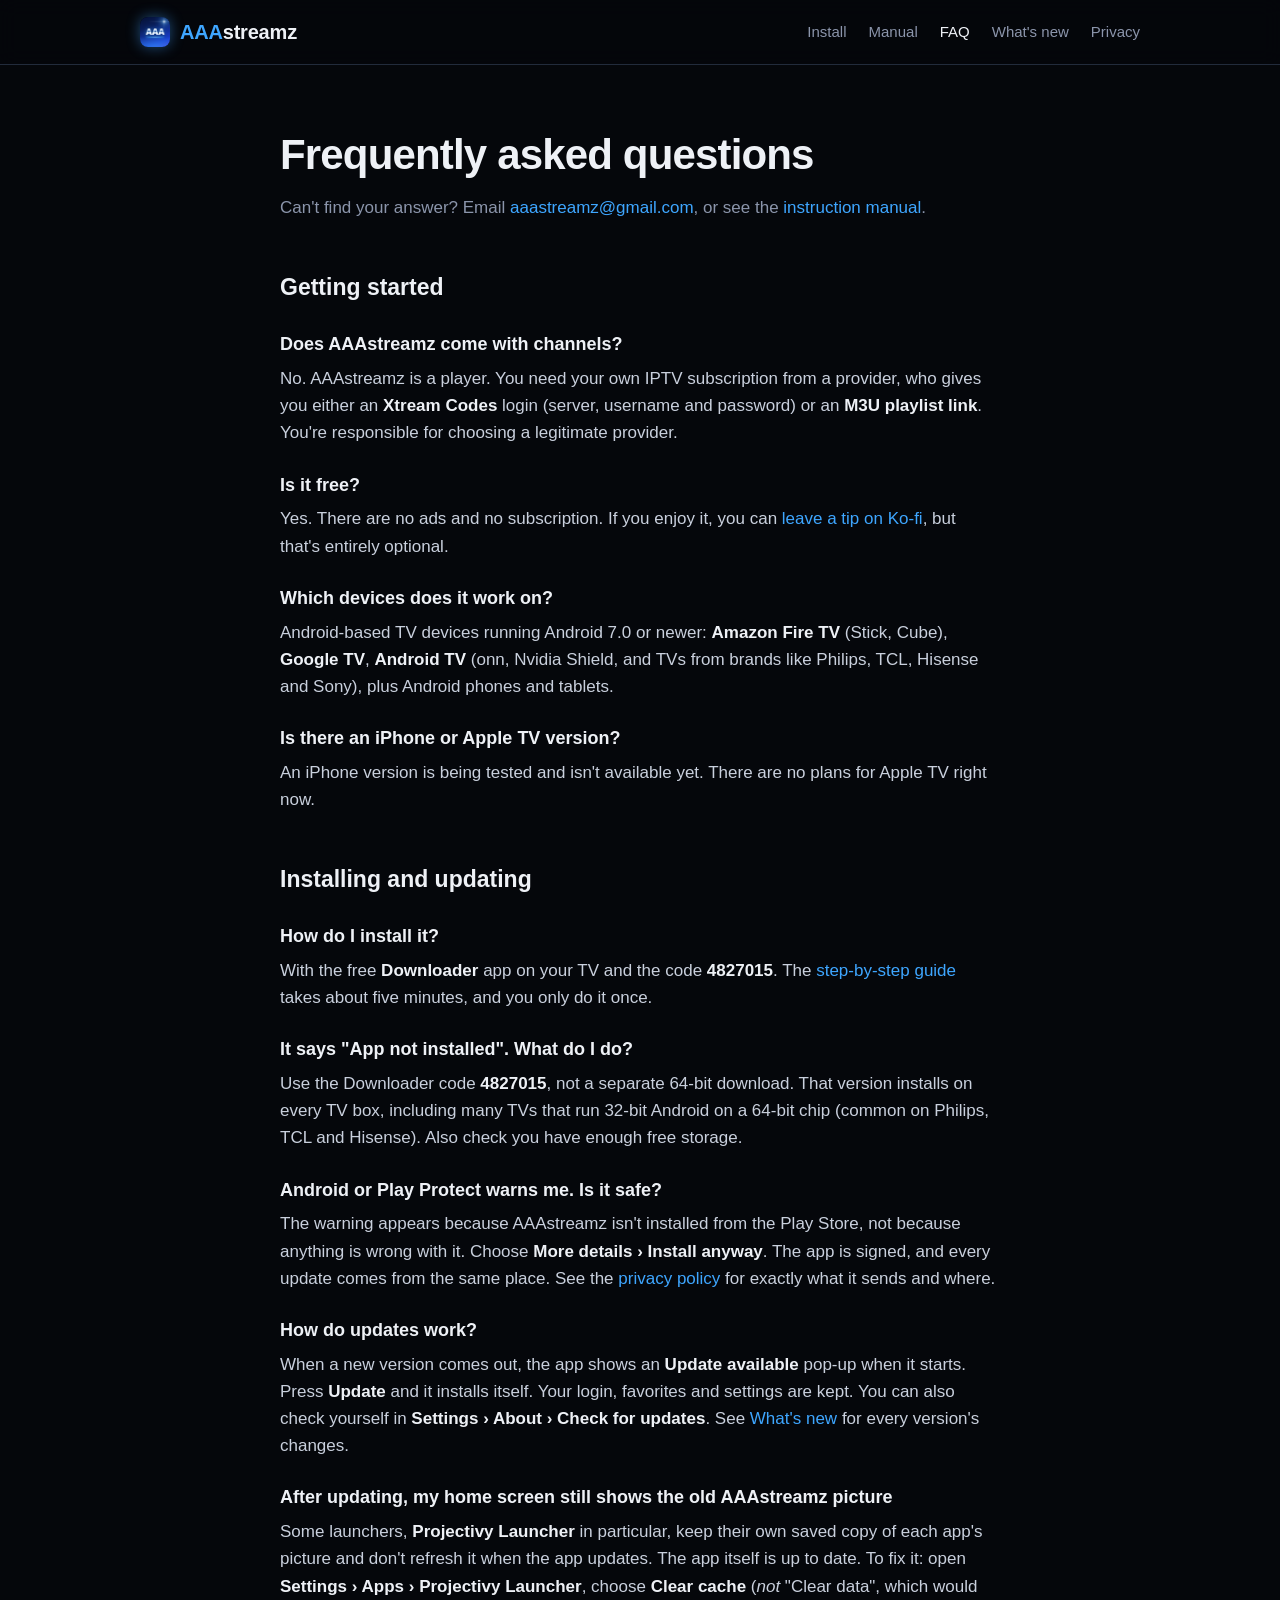
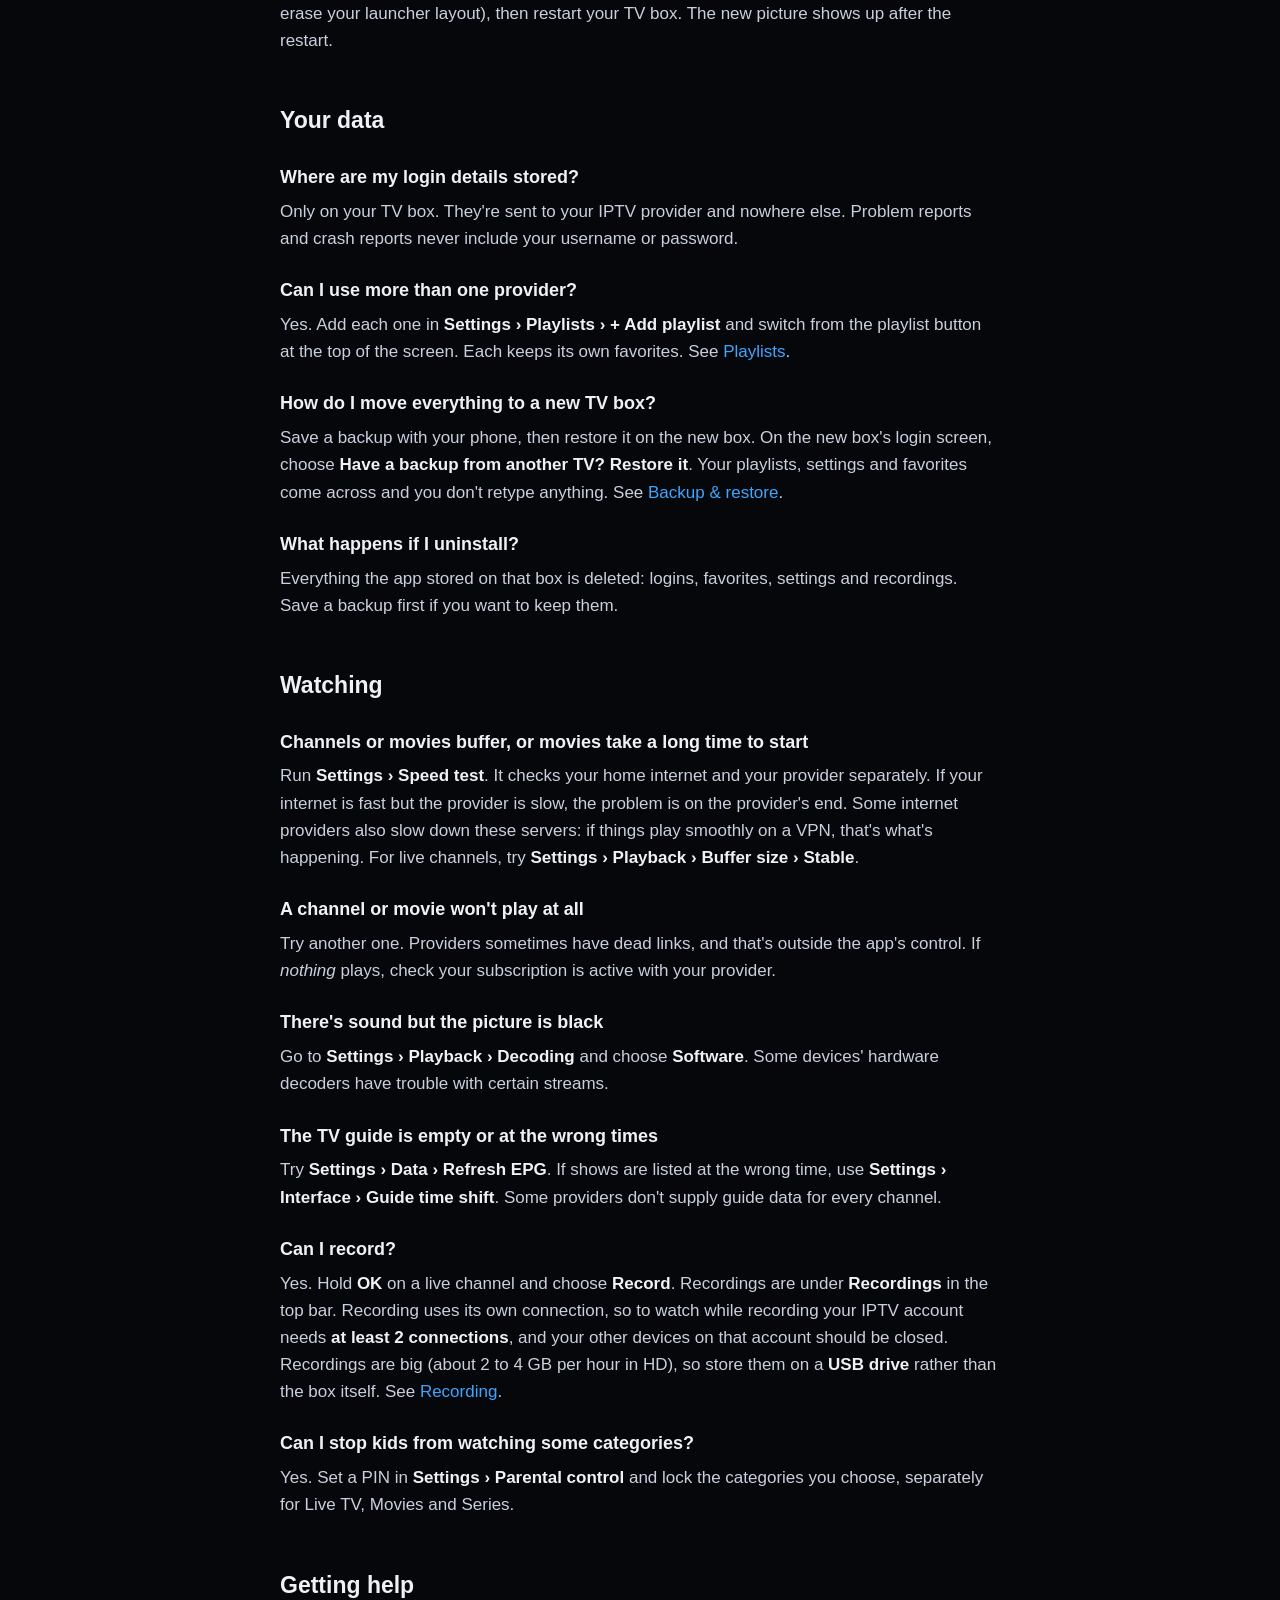
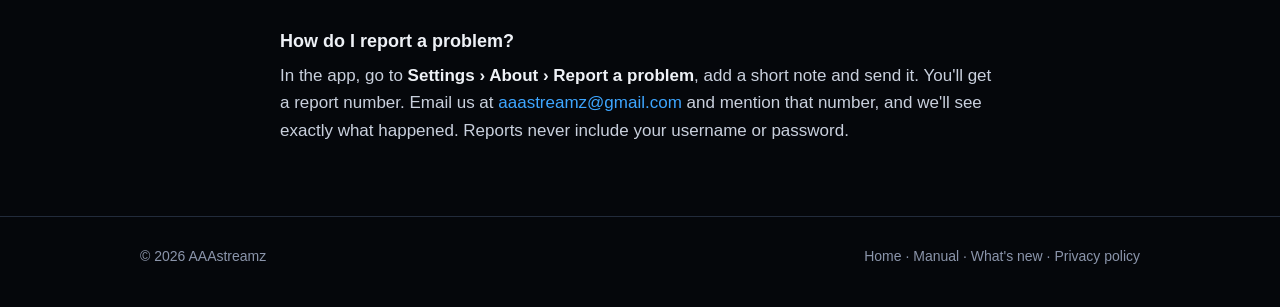
==== faq.html @ 72ba8770 "Recording: connections + storage notes (faq.html)" ====
<!DOCTYPE html>
<html lang="en">
<head>
  <meta charset="utf-8">
  <meta name="viewport" content="width=device-width, initial-scale=1">
  <title>AAAstreamz FAQ</title>
  <meta name="description" content="Common questions about AAAstreamz: what you need, which devices it runs on, installing, updates, playlists, backups and fixing buffering.">
  <link rel="icon" type="image/png" sizes="32x32" href="img/favicon-32.png">
  <link rel="icon" type="image/png" sizes="192x192" href="img/icon-192.png">
  <link rel="apple-touch-icon" href="img/apple-touch-icon.png">
  <meta name="theme-color" content="#0a1f5c">
  <meta property="og:type" content="website">
  <meta property="og:site_name" content="AAAstreamz">
  <meta property="og:title" content="AAAstreamz FAQ">
  <meta property="og:description" content="Common questions about AAAstreamz: what you need, which devices it runs on, installing, updates, playlists, backups and fixing buffering.">
  <meta property="og:url" content="https://aaastreamz.lol/faq.html">
  <meta property="og:image" content="https://aaastreamz.lol/img/og-image.jpg">
  <meta property="og:image:width" content="1200">
  <meta property="og:image:height" content="630">
  <meta name="twitter:card" content="summary_large_image">
  <meta name="twitter:image" content="https://aaastreamz.lol/img/og-image.jpg">
  <link rel="stylesheet" href="style.css?v=20260926a">
</head>
<body>
  <header class="site-header">
    <div class="wrap">
      <a class="brand" href="index.html"><img class="logo" src="img/icon-64.png" width="30" height="30" alt=""><span><span class="aaa">AAA</span>streamz</span></a>
      <nav class="nav">
        <a href="index.html#install">Install</a>
        <a href="guide.html">Manual</a>
        <a href="faq.html" aria-current="page">FAQ</a>
        <a href="releases.html">What's new</a>
        <a href="privacy.html">Privacy</a>
      </nav>
    </div>
  </header>

  <main class="doc">
    <div class="wrap">
      <h1>Frequently asked questions</h1>
      <p class="meta">Can't find your answer? Email <a href="mailto:aaastreamz@gmail.com">aaastreamz@gmail.com</a>, or see the <a href="guide.html">instruction manual</a>.</p>

      <h2>Getting started</h2>

      <h3>Does AAAstreamz come with channels?</h3>
      <p>No. AAAstreamz is a player. You need your own IPTV subscription from a provider, who gives you either an <strong>Xtream Codes</strong> login (server, username and password) or an <strong>M3U playlist link</strong>. You're responsible for choosing a legitimate provider.</p>

      <h3>Is it free?</h3>
      <p>Yes. There are no ads and no subscription. If you enjoy it, you can <a href="index.html#tip">leave a tip on Ko-fi</a>, but that's entirely optional.</p>

      <h3>Which devices does it work on?</h3>
      <p>Android-based TV devices running Android 7.0 or newer: <strong>Amazon Fire TV</strong> (Stick, Cube), <strong>Google TV</strong>, <strong>Android TV</strong> (onn, Nvidia Shield, and TVs from brands like Philips, TCL, Hisense and Sony), plus Android phones and tablets.</p>

      <h3>Is there an iPhone or Apple TV version?</h3>
      <p>An iPhone version is being tested and isn't available yet. There are no plans for Apple TV right now.</p>

      <h2>Installing and updating</h2>

      <h3>How do I install it?</h3>
      <p>With the free <strong>Downloader</strong> app on your TV and the code <strong>4827015</strong>. The <a href="index.html#install">step-by-step guide</a> takes about five minutes, and you only do it once.</p>

      <h3>It says "App not installed". What do I do?</h3>
      <p>Use the Downloader code <strong>4827015</strong>, not a separate 64-bit download. That version installs on every TV box, including many TVs that run 32-bit Android on a 64-bit chip (common on Philips, TCL and Hisense). Also check you have enough free storage.</p>

      <h3>Android or Play Protect warns me. Is it safe?</h3>
      <p>The warning appears because AAAstreamz isn't installed from the Play Store, not because anything is wrong with it. Choose <strong>More details › Install anyway</strong>. The app is signed, and every update comes from the same place. See the <a href="privacy.html">privacy policy</a> for exactly what it sends and where.</p>

      <h3>How do updates work?</h3>
      <p>When a new version comes out, the app shows an <strong>Update available</strong> pop-up when it starts. Press <strong>Update</strong> and it installs itself. Your login, favorites and settings are kept. You can also check yourself in <strong>Settings › About › Check for updates</strong>. See <a href="releases.html">What's new</a> for every version's changes.</p>

      <h3>After updating, my home screen still shows the old AAAstreamz picture</h3>
      <p>Some launchers, <strong>Projectivy Launcher</strong> in particular, keep their own saved copy of each app's picture and don't refresh it when the app updates. The app itself is up to date. To fix it: open <strong>Settings › Apps › Projectivy Launcher</strong>, choose <strong>Clear cache</strong> (<em>not</em> "Clear data", which would erase your launcher layout), then restart your TV box. The new picture shows up after the restart.</p>

      <h2>Your data</h2>

      <h3>Where are my login details stored?</h3>
      <p>Only on your TV box. They're sent to your IPTV provider and nowhere else. Problem reports and crash reports never include your username or password.</p>

      <h3>Can I use more than one provider?</h3>
      <p>Yes. Add each one in <strong>Settings › Playlists › + Add playlist</strong> and switch from the playlist button at the top of the screen. Each keeps its own favorites. See <a href="guide.html#playlists">Playlists</a>.</p>

      <h3>How do I move everything to a new TV box?</h3>
      <p>Save a backup with your phone, then restore it on the new box. On the new box's login screen, choose <strong>Have a backup from another TV? Restore it</strong>. Your playlists, settings and favorites come across and you don't retype anything. See <a href="guide.html#backup">Backup &amp; restore</a>.</p>

      <h3>What happens if I uninstall?</h3>
      <p>Everything the app stored on that box is deleted: logins, favorites, settings and recordings. Save a backup first if you want to keep them.</p>

      <h2>Watching</h2>

      <h3>Channels or movies buffer, or movies take a long time to start</h3>
      <p>Run <strong>Settings › Speed test</strong>. It checks your home internet and your provider separately. If your internet is fast but the provider is slow, the problem is on the provider's end. Some internet providers also slow down these servers: if things play smoothly on a VPN, that's what's happening. For live channels, try <strong>Settings › Playback › Buffer size › Stable</strong>.</p>

      <h3>A channel or movie won't play at all</h3>
      <p>Try another one. Providers sometimes have dead links, and that's outside the app's control. If <em>nothing</em> plays, check your subscription is active with your provider.</p>

      <h3>There's sound but the picture is black</h3>
      <p>Go to <strong>Settings › Playback › Decoding</strong> and choose <strong>Software</strong>. Some devices' hardware decoders have trouble with certain streams.</p>

      <h3>The TV guide is empty or at the wrong times</h3>
      <p>Try <strong>Settings › Data › Refresh EPG</strong>. If shows are listed at the wrong time, use <strong>Settings › Interface › Guide time shift</strong>. Some providers don't supply guide data for every channel.</p>

      <h3>Can I record?</h3>
      <p>Yes. Hold <strong>OK</strong> on a live channel and choose <strong>Record</strong>. Recordings are under <strong>Recordings</strong> in the top bar. Recording uses its own connection, so to watch while recording your IPTV account needs <strong>at least 2 connections</strong>, and your other devices on that account should be closed. Recordings are big (about 2 to 4 GB per hour in HD), so store them on a <strong>USB drive</strong> rather than the box itself. See <a href="guide.html#record">Recording</a>.</p>

      <h3>Can I stop kids from watching some categories?</h3>
      <p>Yes. Set a PIN in <strong>Settings › Parental control</strong> and lock the categories you choose, separately for Live TV, Movies and Series.</p>

      <h2>Getting help</h2>

      <h3>How do I report a problem?</h3>
      <p>In the app, go to <strong>Settings › About › Report a problem</strong>, add a short note and send it. You'll get a report number. Email us at <a href="mailto:aaastreamz@gmail.com">aaastreamz@gmail.com</a> and mention that number, and we'll see exactly what happened. Reports never include your username or password.</p>
    </div>
  </main>

  <footer class="site-footer">
    <div class="wrap">
      <span>© 2026 AAAstreamz</span>
      <span><a href="index.html">Home</a> · <a href="guide.html">Manual</a> · <a href="releases.html">What's new</a> · <a href="privacy.html">Privacy policy</a></span>
    </div>
  </footer>
</body>
</html>
---- style.css ----
/* AAAstreamz site — same palette as the app (www/index.html :root). */
:root {
  --bg: #05070b;
  --surface: #0e131c;
  --surface-raised: #171f2d;
  --border: #222b3b;
  --text: #eef1f6;
  --text-dim: #8b95ab;
  --accent: #3ea6ff;
  --accent-dim: #204163;
  --warn: #ffb74d;
  --sans: 'Inter', -apple-system, BlinkMacSystemFont, 'Segoe UI', Roboto, sans-serif;
  --mono: 'JetBrains Mono', 'Roboto Mono', Consolas, monospace;
  --radius: 14px;
  --wrap: 1040px;
}

* { box-sizing: border-box; margin: 0; padding: 0; }
html { scroll-behavior: smooth; }
body {
  background: var(--bg);
  color: var(--text);
  font-family: var(--sans);
  font-size: 17px;
  line-height: 1.6;
  -webkit-font-smoothing: antialiased;
}
a { color: var(--accent); text-decoration: none; }
a:hover { text-decoration: underline; }
img { max-width: 100%; display: block; }
code, kbd {
  font-family: var(--mono);
  font-size: 0.9em;
  background: var(--surface-raised);
  border: 1px solid var(--border);
  border-radius: 6px;
  padding: 1px 6px;
  word-break: break-all;
}

.wrap { max-width: var(--wrap); margin: 0 auto; padding: 0 20px; }

/* ---- Header ---- */
.site-header {
  position: sticky; top: 0; z-index: 10;
  background: rgba(5, 7, 11, 0.85);
  backdrop-filter: blur(10px);
  border-bottom: 1px solid var(--border);
}
.site-header .wrap { display: flex; align-items: center; justify-content: space-between; height: 64px; gap: 16px; }
.brand { display: flex; align-items: center; gap: 10px; font-weight: 800; font-size: 20px; color: var(--text); letter-spacing: -0.01em; }
.brand:hover { text-decoration: none; }
.brand .dot { width: 10px; height: 10px; border-radius: 50%; background: var(--accent); box-shadow: 0 0 12px var(--accent); }
.brand .logo { width: 30px; height: 30px; border-radius: 8px; box-shadow: 0 0 14px rgba(62, 166, 255, 0.45); }
/* The TV home-screen banner, shown over the home page headline. */
.hero-logo { display: block; width: 300px; max-width: 70%; height: auto; margin: 0 auto 26px; border-radius: 16px;
  box-shadow: 0 18px 50px rgba(0, 0, 0, 0.55), 0 0 40px rgba(62, 166, 255, 0.35); }
.brand .aaa { color: var(--accent); }
.nav { display: flex; gap: 22px; font-size: 15px; }
.nav a { color: var(--text-dim); }
.nav a:hover, .nav a[aria-current="page"] { color: var(--text); text-decoration: none; }

/* ---- Hero ---- */
.hero { padding: 88px 0 64px; text-align: center; }
.hero h1 { font-size: clamp(34px, 6vw, 56px); line-height: 1.1; letter-spacing: -0.02em; font-weight: 800; }
.hero h1 .accent { color: var(--accent); }
.hero p.lead { color: var(--text-dim); font-size: clamp(17px, 2.2vw, 20px); max-width: 640px; margin: 18px auto 0; }
.cta { display: flex; gap: 12px; justify-content: center; flex-wrap: wrap; margin-top: 32px; }
.btn {
  display: inline-flex; align-items: center; gap: 8px;
  padding: 13px 22px; border-radius: 10px; font-weight: 700; font-size: 16px;
  border: 1px solid var(--border); background: var(--surface-raised); color: var(--text);
}
.btn:hover { text-decoration: none; border-color: var(--accent-dim); }
.btn.primary { background: var(--accent); border-color: var(--accent); color: #041018; }
.btn.primary:hover { filter: brightness(1.08); }
.devices { margin-top: 22px; color: var(--text-dim); font-size: 14px; }

.hero-shot { margin: 44px auto 0; max-width: 960px; }
.hero-shot img, .shots img {
  width: 100%; height: auto; border-radius: var(--radius);
  border: 1px solid var(--border); background: var(--surface);
}
.hero-shot img { box-shadow: 0 24px 70px rgba(0, 0, 0, 0.6), 0 0 0 1px var(--accent-dim); }

/* ---- Screenshots ---- */
.shots { display: grid; grid-template-columns: repeat(auto-fit, minmax(min(300px, 100%), 1fr)); gap: 20px; }
.shots figure { margin: 0; }
.shots a { display: block; border-radius: var(--radius); }
.shots a:hover img, .shots a:focus-visible img { border-color: var(--accent); }
.shots figcaption { color: var(--text-dim); font-size: 14.5px; margin-top: 8px; }

/* ---- Screenshot viewer (click a screenshot; ‹ › / arrow keys / swipe to change, Esc to close) ---- */
.lightbox { position: fixed; inset: 0; z-index: 100; display: flex; align-items: center; justify-content: center;
  background: rgba(2, 6, 23, 0.94); padding: 56px 72px; }
.lightbox[hidden] { display: none; }
.lightbox figure { margin: 0; max-width: 1280px; width: 100%; text-align: center; }
.lightbox img { width: 100%; height: auto; max-height: calc(100vh - 150px); object-fit: contain; border-radius: 10px;
  box-shadow: 0 20px 60px rgba(0, 0, 0, 0.6), 0 0 0 1px var(--accent-dim); }
.lightbox figcaption { color: var(--text); font-size: 16px; margin-top: 12px; }
.lightbox .lb-count { color: var(--text-dim); font-size: 13px; margin-top: 4px; }
.lightbox button { position: absolute; background: rgba(62, 166, 255, 0.14); color: #fff; border: 1px solid var(--accent-dim);
  border-radius: 50%; width: 52px; height: 52px; font-size: 30px; line-height: 1; cursor: pointer; display: flex; align-items: center; justify-content: center; }
.lightbox button:hover, .lightbox button:focus-visible { background: var(--accent); color: #041018; outline: none; }
.lightbox .lb-prev { left: 14px; top: 50%; transform: translateY(-50%); }
.lightbox .lb-next { right: 14px; top: 50%; transform: translateY(-50%); }
.lightbox .lb-close { right: 14px; top: 14px; width: 44px; height: 44px; font-size: 22px; }
@media (max-width: 640px) {
  .lightbox { padding: 56px 10px 80px; }
  .lightbox .lb-prev, .lightbox .lb-next { top: auto; bottom: 18px; transform: none; }
  .lightbox .lb-prev { left: calc(50% - 64px); }
  .lightbox .lb-next { right: calc(50% - 64px); }
}

/* ---- Sections ---- */
section { padding: 56px 0; border-top: 1px solid var(--border); }
section h2 { font-size: clamp(26px, 3.6vw, 34px); letter-spacing: -0.01em; margin-bottom: 8px; }
section .sub { color: var(--text-dim); margin-bottom: 28px; max-width: 680px; }

.grid { display: grid; grid-template-columns: repeat(auto-fit, minmax(240px, 1fr)); gap: 16px; }
.card {
  background: var(--surface); border: 1px solid var(--border); border-radius: var(--radius);
  padding: 22px;
}
.card h3 { font-size: 18px; margin-bottom: 6px; }
.card p { color: var(--text-dim); font-size: 15.5px; }
.card .icon { font-size: 24px; margin-bottom: 10px; }

/* ---- Install steps ---- */
.steps { counter-reset: step; display: grid; gap: 14px; }
.step {
  counter-increment: step;
  display: grid; grid-template-columns: 44px 1fr; gap: 16px; align-items: start;
  background: var(--surface); border: 1px solid var(--border); border-radius: var(--radius); padding: 20px;
}
.step::before {
  content: counter(step);
  width: 44px; height: 44px; border-radius: 50%;
  display: grid; place-items: center;
  background: var(--accent-dim); color: var(--accent); font-weight: 800; font-size: 18px;
}
.step h3 { font-size: 17.5px; margin-bottom: 4px; }
.step p, .step li { color: var(--text-dim); font-size: 15.5px; }
.step ul { margin: 6px 0 0 18px; }
.step .big-code {
  display: inline-block; margin-top: 8px; font-family: var(--mono); font-size: 20px; font-weight: 700;
  color: var(--text); background: var(--surface-raised); border: 1px dashed var(--accent-dim);
  border-radius: 10px; padding: 8px 14px; word-break: break-all;
}

.note {
  background: var(--surface); border: 1px solid var(--border); border-left: 3px solid var(--accent);
  border-radius: 10px; padding: 14px 18px; color: var(--text-dim); font-size: 15px; margin-top: 18px;
}
.note.warn { border-left-color: var(--warn); }

/* ---- Tip (Ko-fi) ---- */
.tip-card {
  display: flex; align-items: center; justify-content: space-between; gap: 24px; flex-wrap: wrap;
  background: linear-gradient(135deg, var(--surface) 0%, #10202f 100%);
  border: 1px solid var(--accent-dim); border-radius: var(--radius); padding: 28px;
}
.tip-card .sub { margin-bottom: 0; }
.btn.kofi { background: #ff5e5b; border-color: #ff5e5b; color: #fff; font-size: 17px; padding: 14px 26px; }
.btn.kofi:hover { filter: brightness(1.08); }

/* ---- Tables ---- */
table { width: 100%; border-collapse: collapse; font-size: 15.5px; }
th, td { text-align: left; padding: 12px 14px; border-bottom: 1px solid var(--border); vertical-align: top; }
th { color: var(--text-dim); font-weight: 600; font-size: 14px; }
.table-wrap { overflow-x: auto; border: 1px solid var(--border); border-radius: var(--radius); background: var(--surface); }

/* ---- Long-form pages (guide, privacy) ---- */
.doc { padding: 56px 0 72px; }
.doc .wrap { max-width: 760px; }
.doc h1 { font-size: clamp(30px, 5vw, 42px); letter-spacing: -0.02em; margin-bottom: 6px; }
.doc .meta { color: var(--text-dim); margin-bottom: 30px; }
.doc h2 { font-size: 23px; margin: 40px 0 10px; padding-top: 8px; }
.doc h3 { font-size: 18px; margin: 24px 0 6px; }
.doc p, .doc li { color: #c9d0dd; }
.doc p + p { margin-top: 10px; }
.doc ul, .doc ol { margin: 8px 0 8px 22px; }
.doc li { margin: 4px 0; }
.doc strong { color: var(--text); }
.toc { background: var(--surface); border: 1px solid var(--border); border-radius: var(--radius); padding: 16px 20px; margin-bottom: 10px; }
.toc ol { margin: 6px 0 0 20px; columns: 2; column-gap: 28px; }
.toc a { color: var(--text-dim); }
.toc a:hover { color: var(--text); }

/* ---- Release notes ---- */
.release {
  background: var(--surface); border: 1px solid var(--border); border-radius: var(--radius);
  padding: 22px 24px; margin-top: 18px;
}
.doc .release h2 { margin: 0; padding: 0; font-size: 22px; display: flex; align-items: center; gap: 10px; }
.rel-tag {
  font-size: 12px; font-weight: 700; letter-spacing: 0.04em; text-transform: uppercase;
  color: var(--accent); background: var(--accent-dim); border-radius: 999px; padding: 2px 10px;
}
.doc .rel-date { color: var(--text-dim); font-size: 14px; margin: 2px 0 10px; }
.doc .rel-early { color: var(--text-dim); font-size: 14.5px; margin-top: 22px; }

/* ---- Feature card "how to" link ---- */
.card .how { display: inline-block; margin-top: 10px; font-size: 14.5px; font-weight: 600; }

/* ---- Footer ---- */
.site-footer { border-top: 1px solid var(--border); padding: 28px 0 40px; color: var(--text-dim); font-size: 14px; }
.site-footer .wrap { display: flex; justify-content: space-between; gap: 16px; flex-wrap: wrap; }
.site-footer a { color: var(--text-dim); }
.site-footer a:hover { color: var(--text); }

@media (max-width: 640px) {
  body { font-size: 16px; }
  .nav { gap: 12px; font-size: 14px; }
  .nav a { white-space: nowrap; }
  .brand { font-size: 18px; }
  .nav a[href="#screenshots"], .nav a[href="#tip"], .nav a[href="privacy.html"] { display: none; }
  /* FAQ is in every page's footer (and the manual); in the phone nav only on the FAQ page itself. */
  .nav a[href="faq.html"]:not([aria-current]) { display: none; }
  .hero { padding: 56px 0 44px; }
  .step { grid-template-columns: 36px 1fr; gap: 12px; padding: 16px; }
  .step::before { width: 36px; height: 36px; font-size: 16px; }
  .toc ol { columns: 1; }
}
/* Smallest phones: "What's new" is still linked from every page's footer. */
@media (max-width: 370px) {
  .nav a[href="releases.html"]:not([aria-current]) { display: none; }
  .nav:has(a[href="releases.html"][aria-current]) a[href="index.html#install"] { display: none; }
}
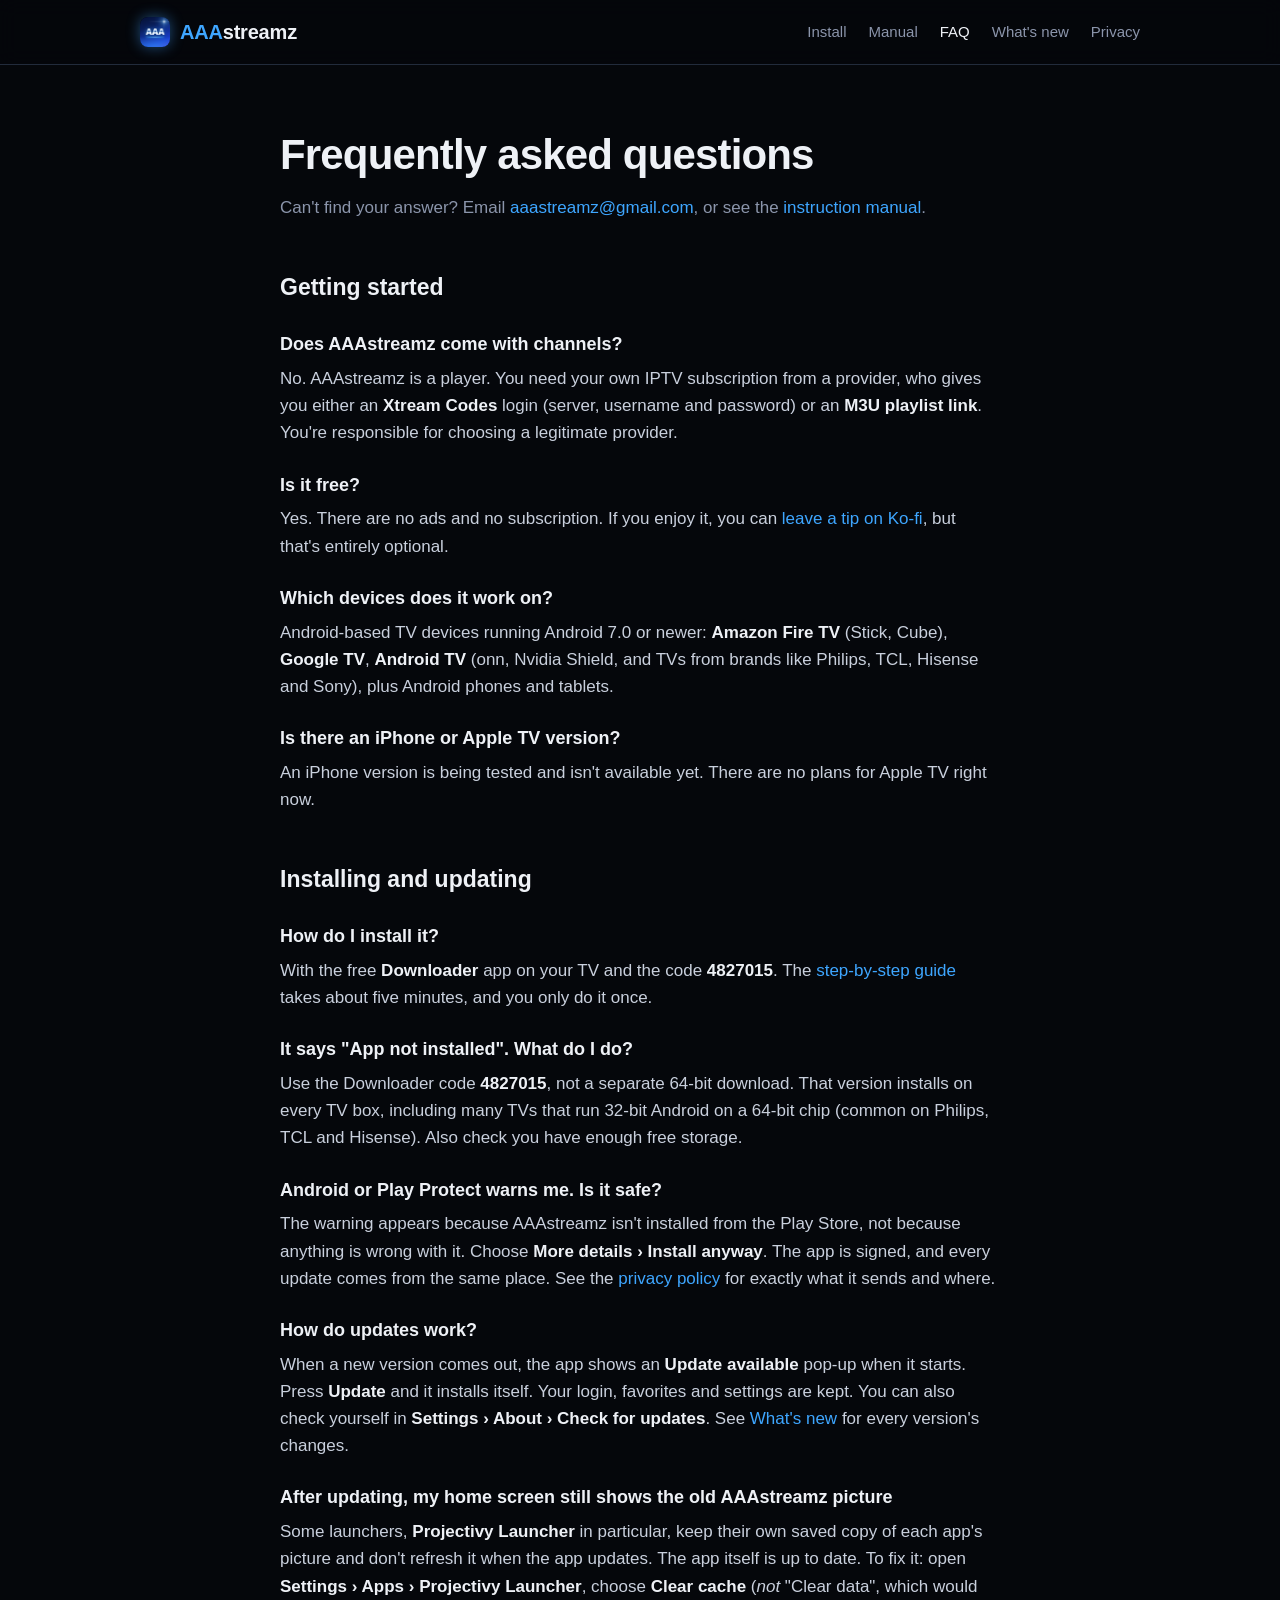
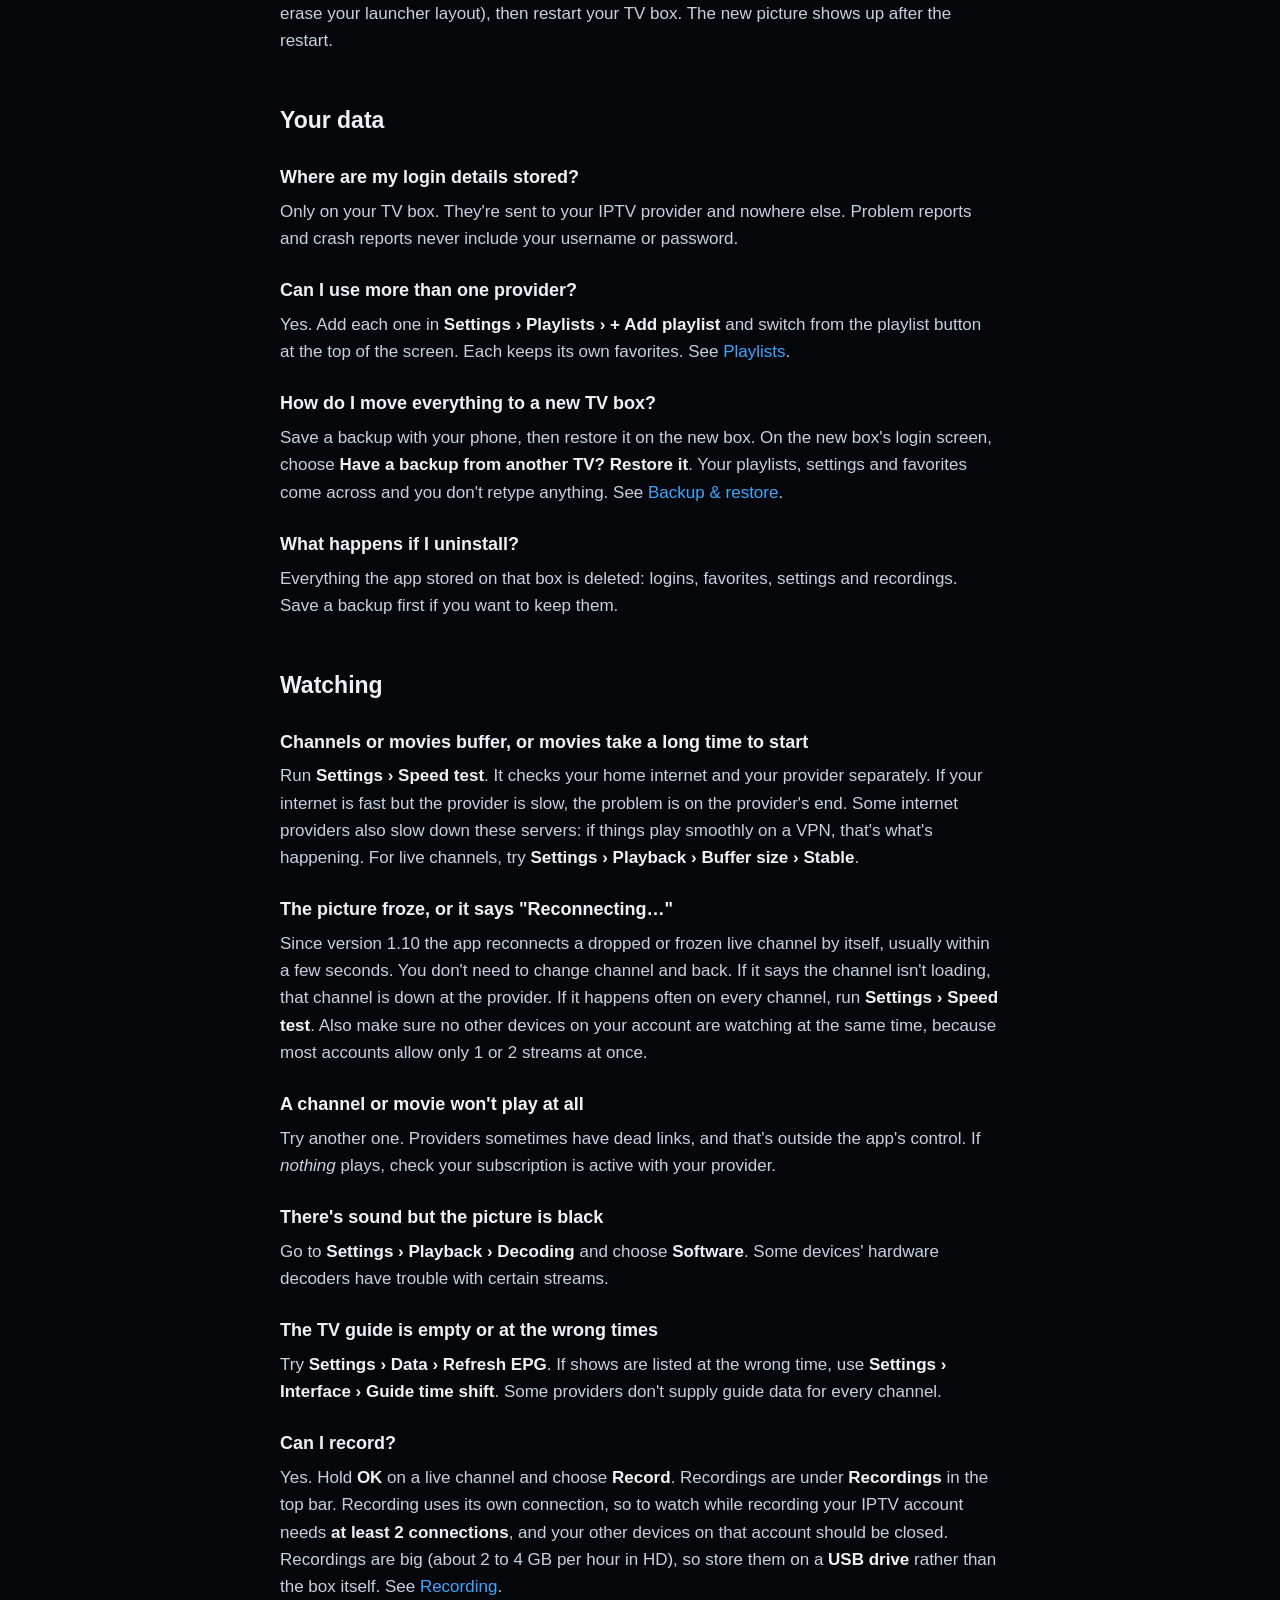
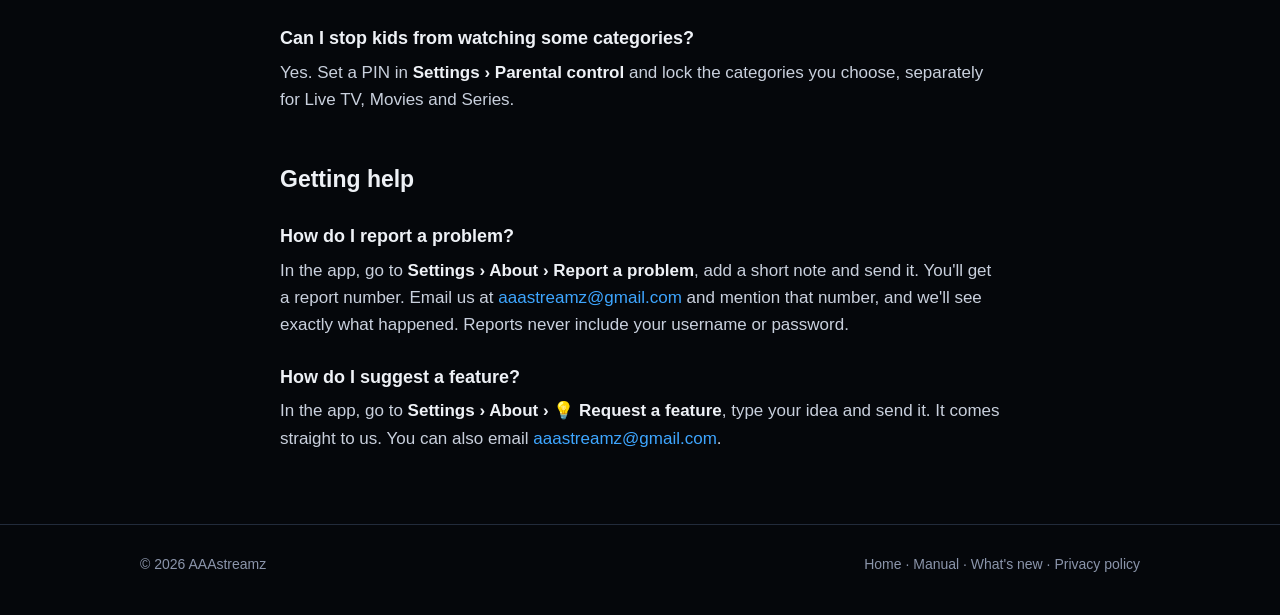
==== commit cfa5da1a: "1.10: auto-reconnect, Side layout, Request a feature (faq.html)" ====
--- a/faq.html
+++ b/faq.html
@@ -90,6 +90,9 @@
       <h3>Channels or movies buffer, or movies take a long time to start</h3>
       <p>Run <strong>Settings › Speed test</strong>. It checks your home internet and your provider separately. If your internet is fast but the provider is slow, the problem is on the provider's end. Some internet providers also slow down these servers: if things play smoothly on a VPN, that's what's happening. For live channels, try <strong>Settings › Playback › Buffer size › Stable</strong>.</p>
 
+      <h3>The picture froze, or it says "Reconnecting…"</h3>
+      <p>Since version 1.10 the app reconnects a dropped or frozen live channel by itself, usually within a few seconds. You don't need to change channel and back. If it says the channel isn't loading, that channel is down at the provider. If it happens often on every channel, run <strong>Settings › Speed test</strong>. Also make sure no other devices on your account are watching at the same time, because most accounts allow only 1 or 2 streams at once.</p>
+
       <h3>A channel or movie won't play at all</h3>
       <p>Try another one. Providers sometimes have dead links, and that's outside the app's control. If <em>nothing</em> plays, check your subscription is active with your provider.</p>
 
@@ -109,6 +112,9 @@
 
       <h3>How do I report a problem?</h3>
       <p>In the app, go to <strong>Settings › About › Report a problem</strong>, add a short note and send it. You'll get a report number. Email us at <a href="mailto:aaastreamz@gmail.com">aaastreamz@gmail.com</a> and mention that number, and we'll see exactly what happened. Reports never include your username or password.</p>
+
+      <h3>How do I suggest a feature?</h3>
+      <p>In the app, go to <strong>Settings › About › 💡 Request a feature</strong>, type your idea and send it. It comes straight to us. You can also email <a href="mailto:aaastreamz@gmail.com">aaastreamz@gmail.com</a>.</p>
     </div>
   </main>
 
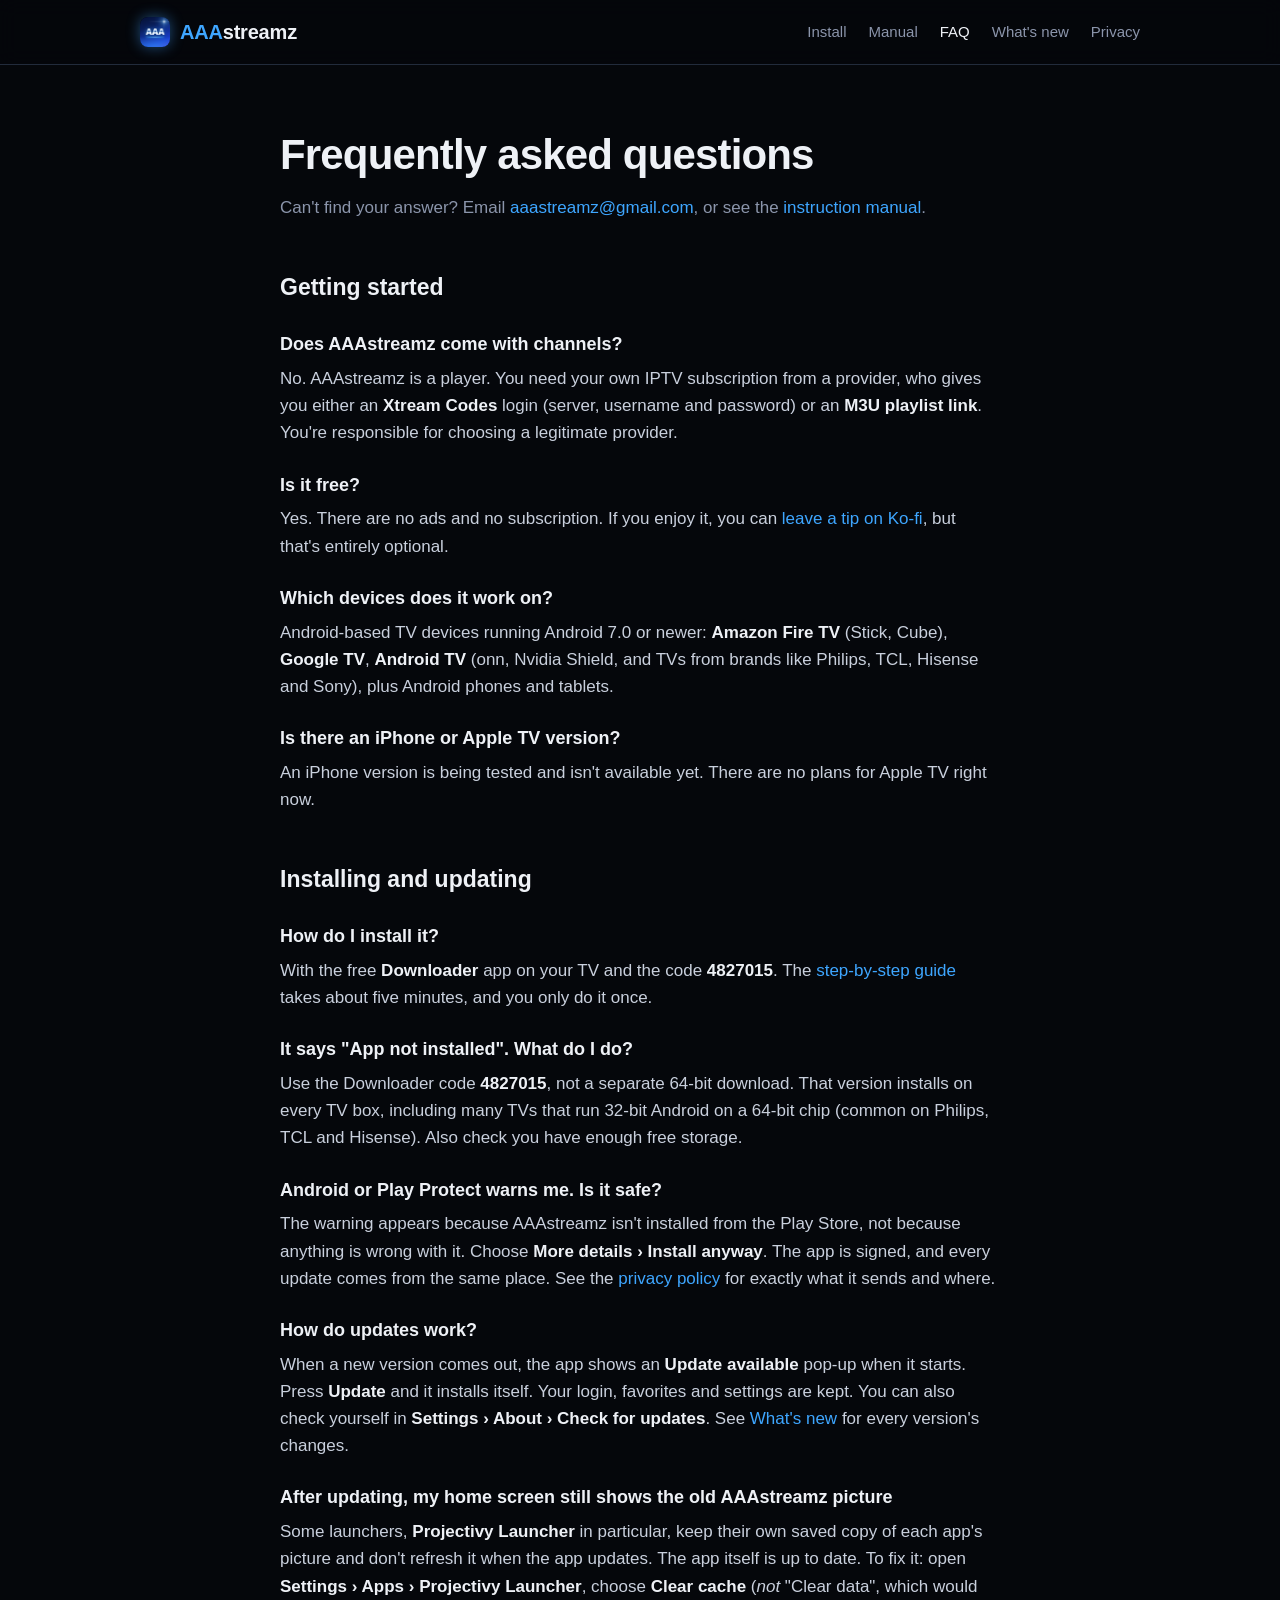
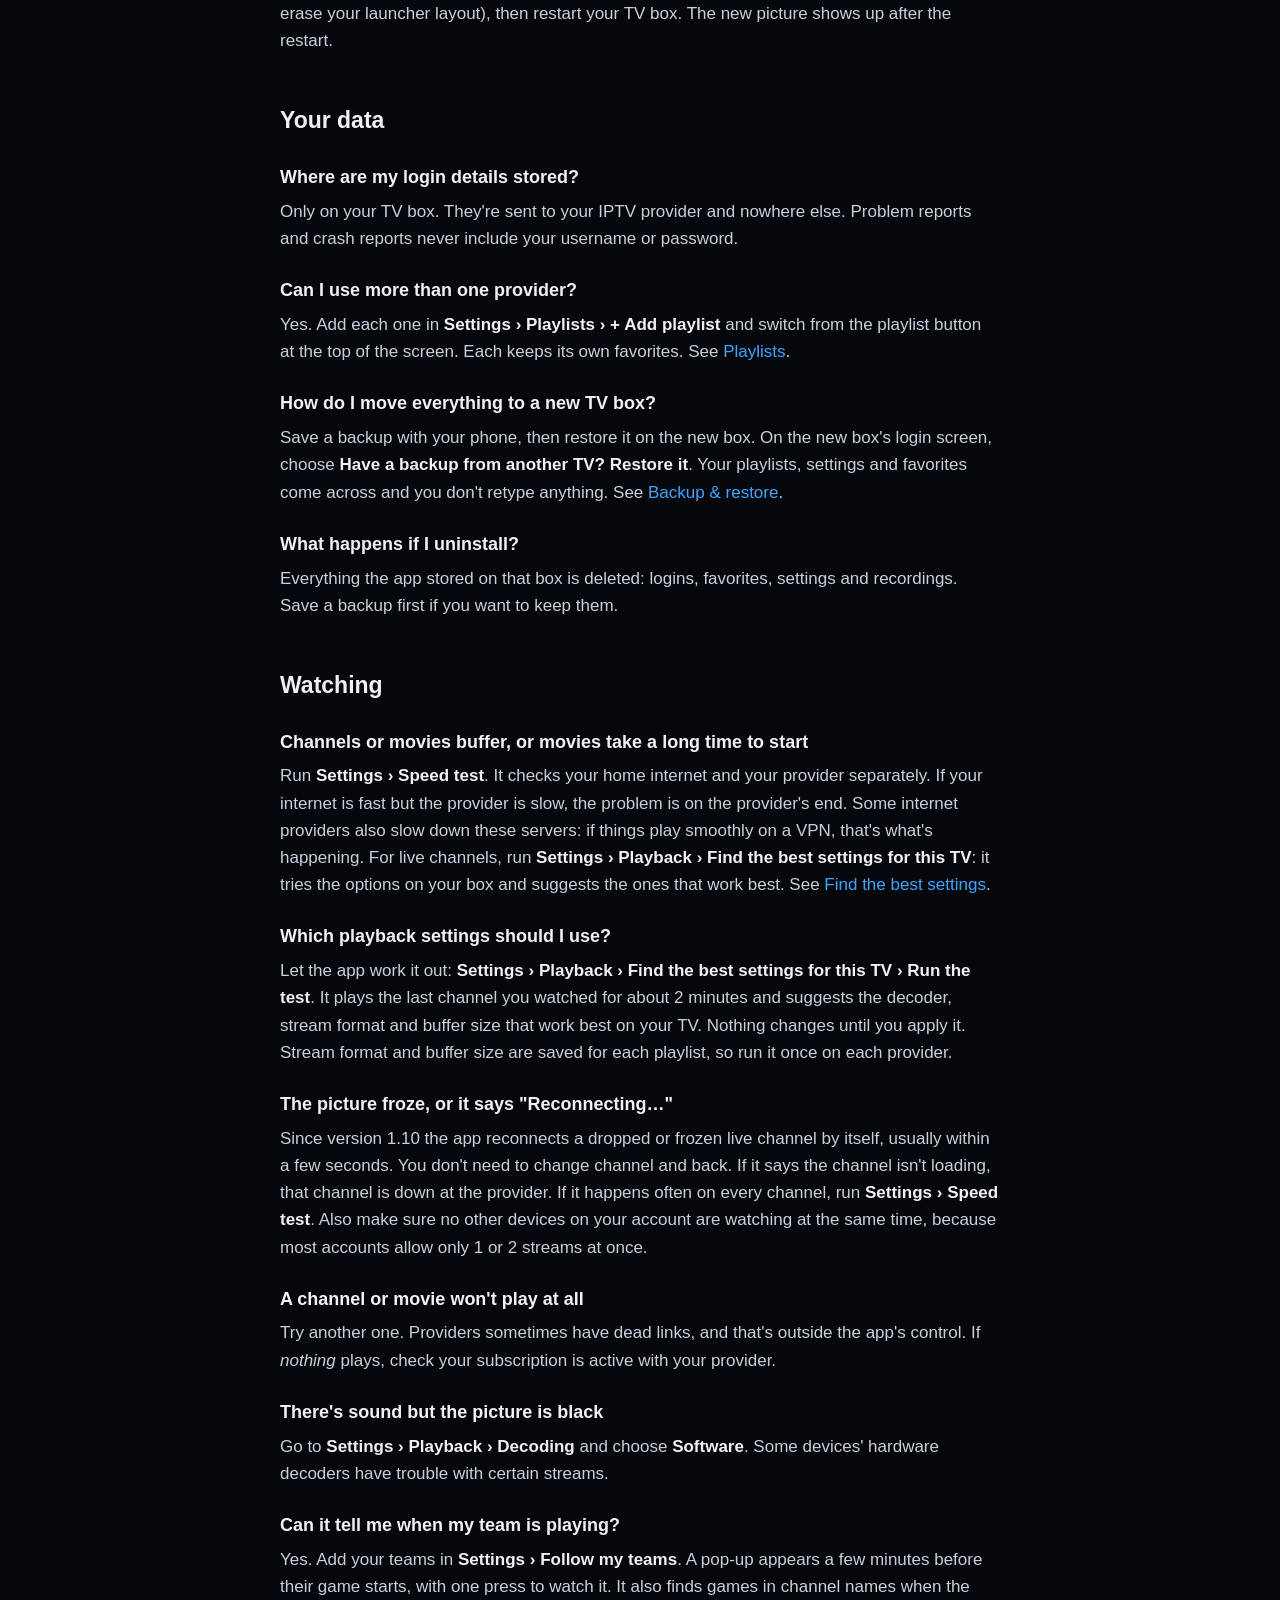
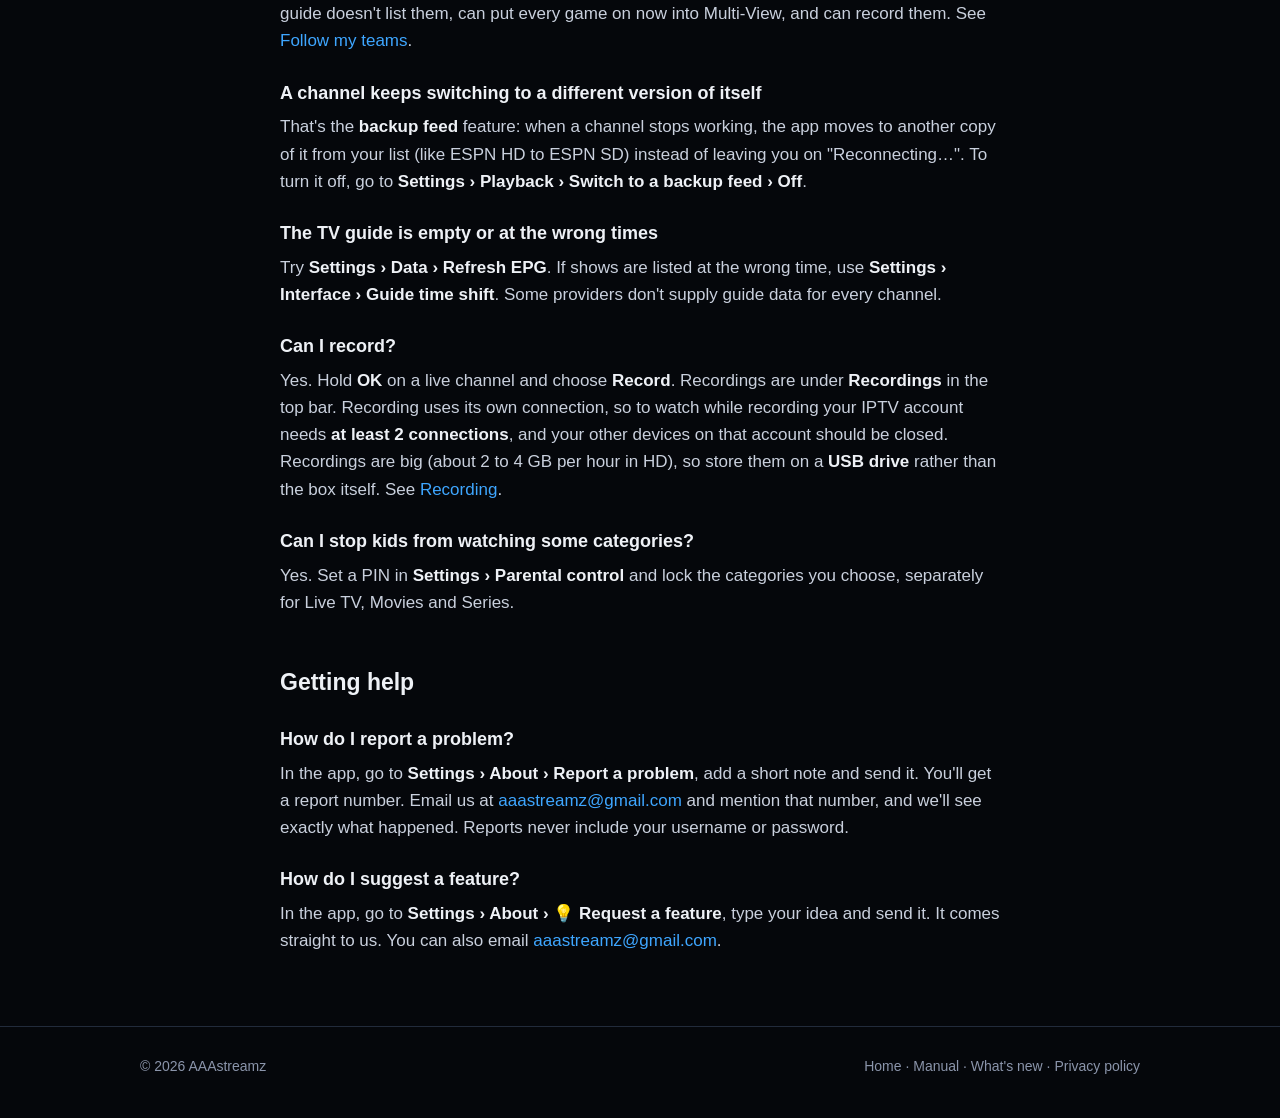
==== commit ab1fc61a: "1.15: Follow my teams, backup feeds, phone TV guide, best-settings test, Manage categories (faq.html" ====
--- a/faq.html
+++ b/faq.html
@@ -88,7 +88,10 @@
       <h2>Watching</h2>
 
       <h3>Channels or movies buffer, or movies take a long time to start</h3>
-      <p>Run <strong>Settings › Speed test</strong>. It checks your home internet and your provider separately. If your internet is fast but the provider is slow, the problem is on the provider's end. Some internet providers also slow down these servers: if things play smoothly on a VPN, that's what's happening. For live channels, try <strong>Settings › Playback › Buffer size › Stable</strong>.</p>
+      <p>Run <strong>Settings › Speed test</strong>. It checks your home internet and your provider separately. If your internet is fast but the provider is slow, the problem is on the provider's end. Some internet providers also slow down these servers: if things play smoothly on a VPN, that's what's happening. For live channels, run <strong>Settings › Playback › Find the best settings for this TV</strong>: it tries the options on your box and suggests the ones that work best. See <a href="guide.html#best-settings">Find the best settings</a>.</p>
+
+      <h3>Which playback settings should I use?</h3>
+      <p>Let the app work it out: <strong>Settings › Playback › Find the best settings for this TV › Run the test</strong>. It plays the last channel you watched for about 2 minutes and suggests the decoder, stream format and buffer size that work best on your TV. Nothing changes until you apply it. Stream format and buffer size are saved for each playlist, so run it once on each provider.</p>
 
       <h3>The picture froze, or it says "Reconnecting…"</h3>
       <p>Since version 1.10 the app reconnects a dropped or frozen live channel by itself, usually within a few seconds. You don't need to change channel and back. If it says the channel isn't loading, that channel is down at the provider. If it happens often on every channel, run <strong>Settings › Speed test</strong>. Also make sure no other devices on your account are watching at the same time, because most accounts allow only 1 or 2 streams at once.</p>
@@ -98,6 +101,12 @@
 
       <h3>There's sound but the picture is black</h3>
       <p>Go to <strong>Settings › Playback › Decoding</strong> and choose <strong>Software</strong>. Some devices' hardware decoders have trouble with certain streams.</p>
+
+      <h3>Can it tell me when my team is playing?</h3>
+      <p>Yes. Add your teams in <strong>Settings › Follow my teams</strong>. A pop-up appears a few minutes before their game starts, with one press to watch it. It also finds games in channel names when the guide doesn't list them, can put every game on now into Multi-View, and can record them. See <a href="guide.html#teams">Follow my teams</a>.</p>
+
+      <h3>A channel keeps switching to a different version of itself</h3>
+      <p>That's the <strong>backup feed</strong> feature: when a channel stops working, the app moves to another copy of it from your list (like ESPN HD to ESPN SD) instead of leaving you on "Reconnecting…". To turn it off, go to <strong>Settings › Playback › Switch to a backup feed › Off</strong>.</p>
 
       <h3>The TV guide is empty or at the wrong times</h3>
       <p>Try <strong>Settings › Data › Refresh EPG</strong>. If shows are listed at the wrong time, use <strong>Settings › Interface › Guide time shift</strong>. Some providers don't supply guide data for every channel.</p>
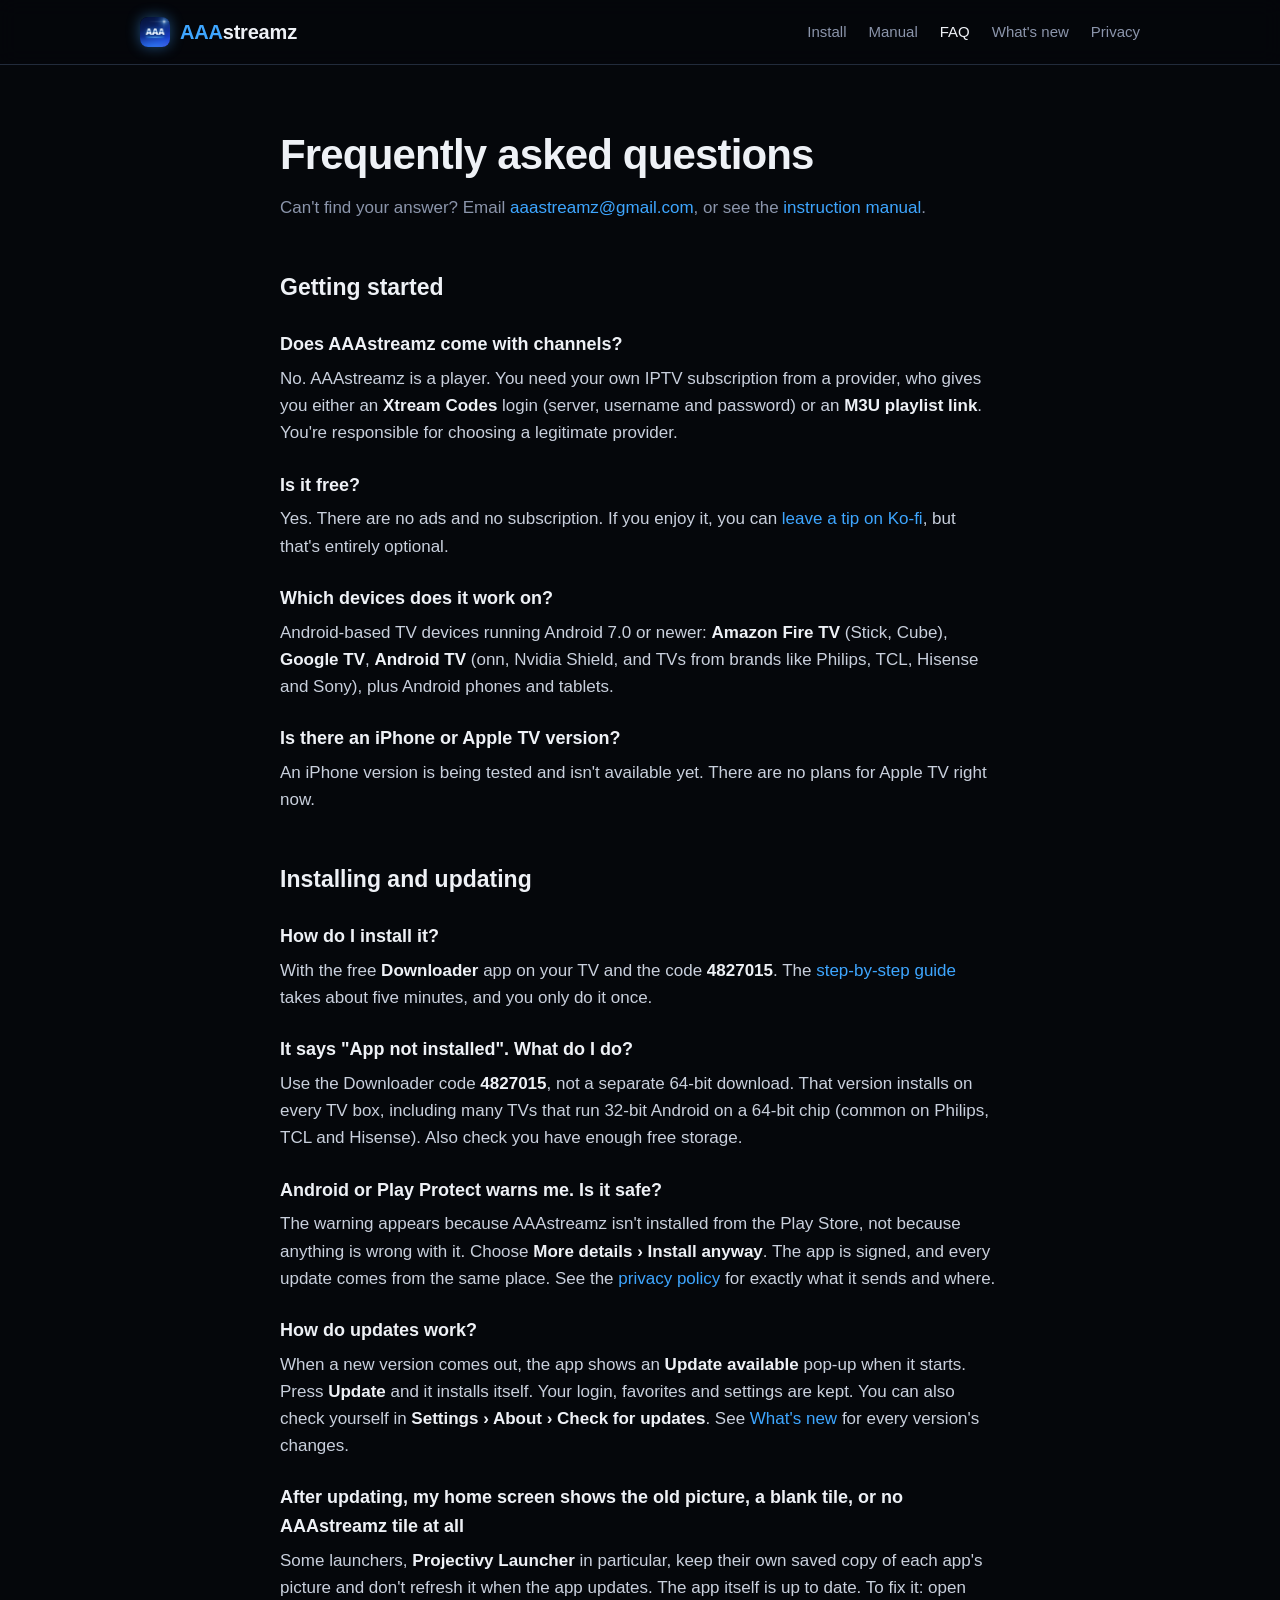
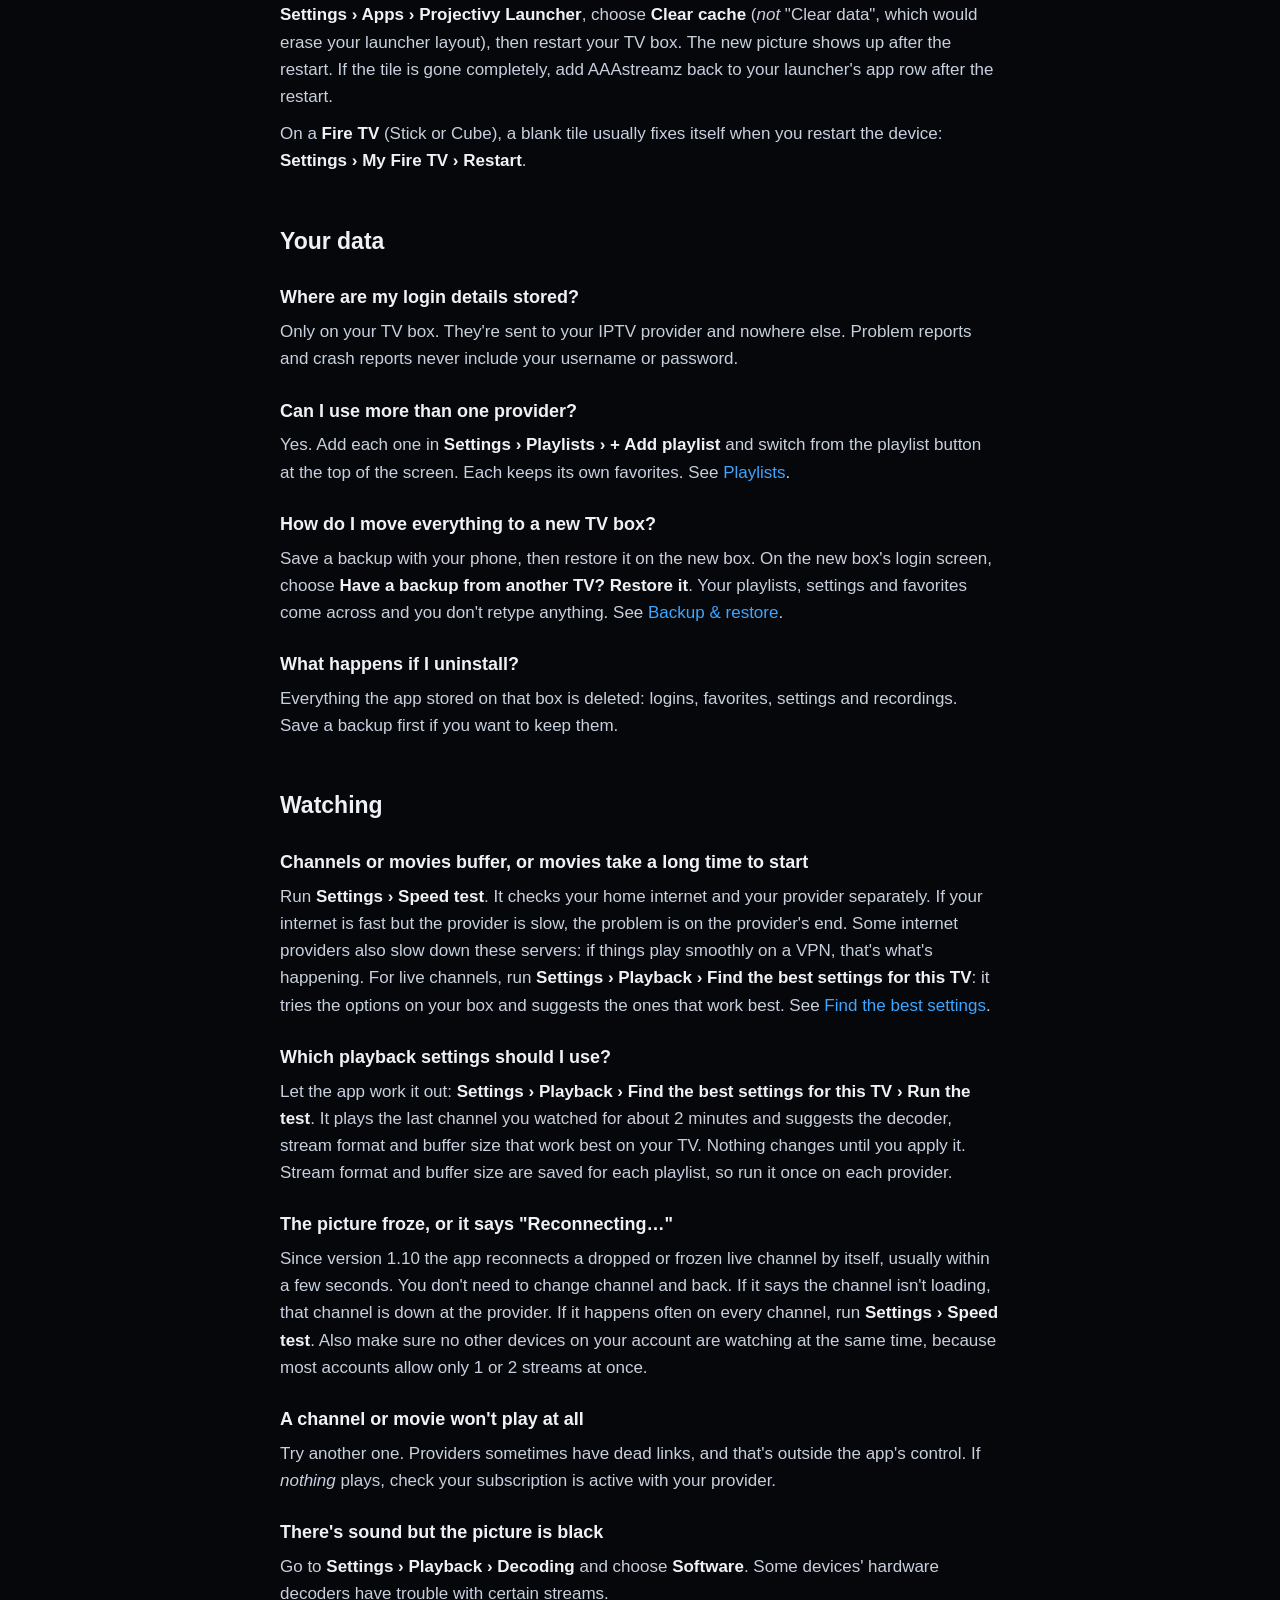
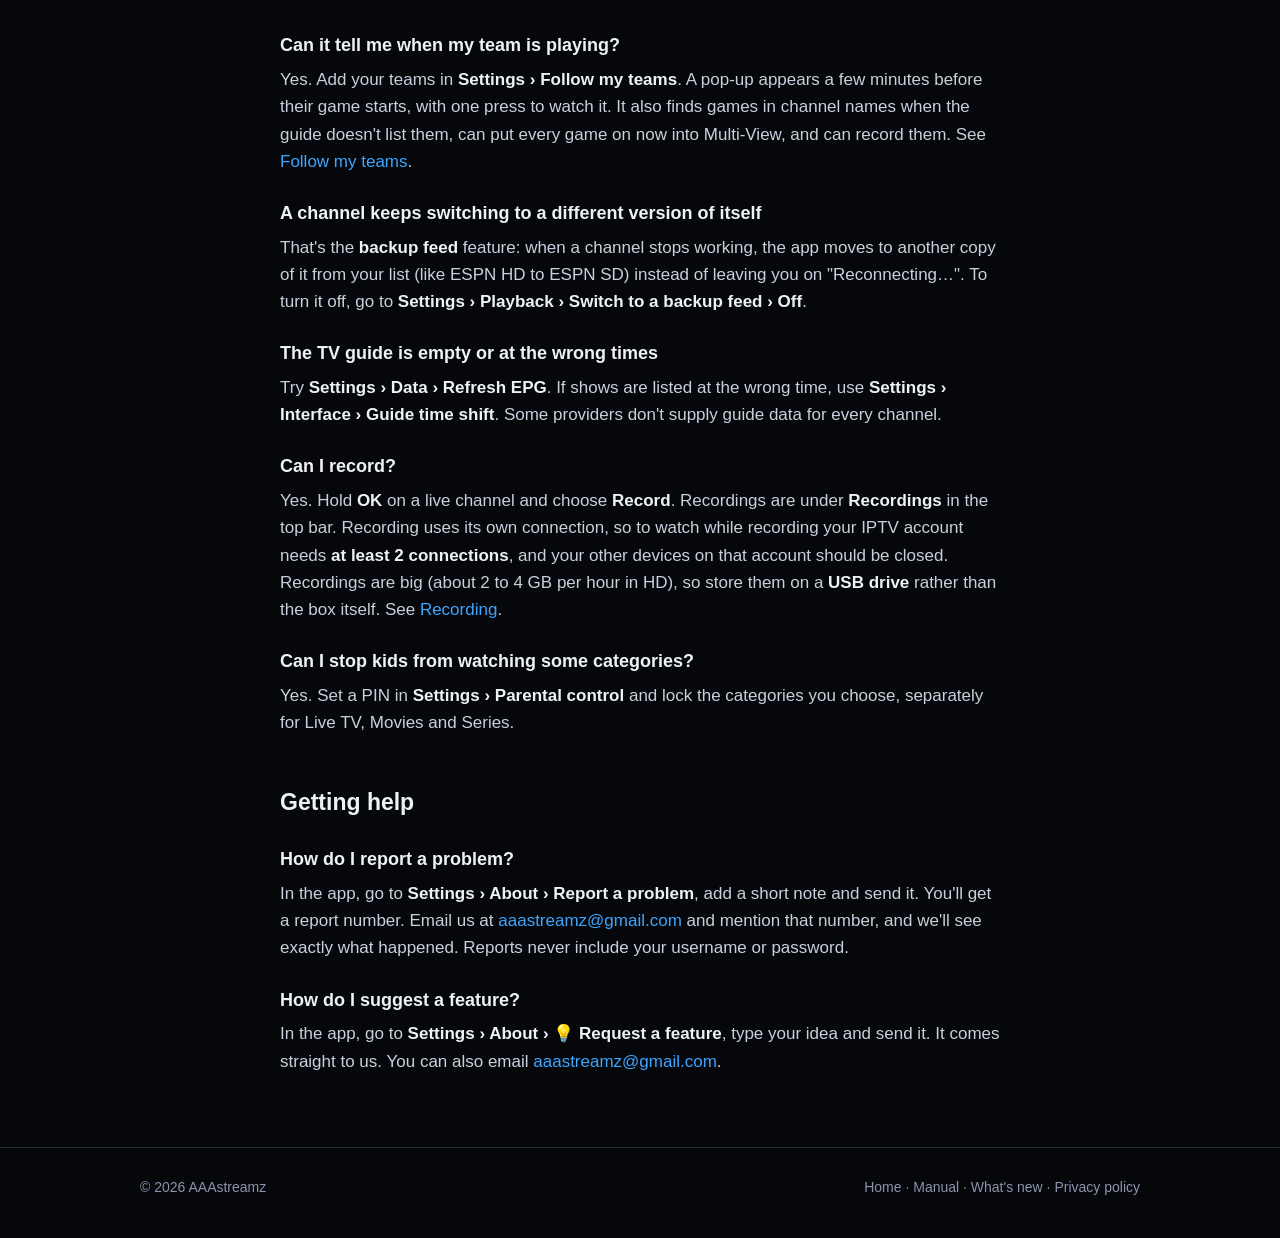
==== commit 409f6ff7: "FAQ: Projectivy/Fire TV blank or missing tile tip" ====
--- a/faq.html
+++ b/faq.html
@@ -68,8 +68,9 @@
       <h3>How do updates work?</h3>
       <p>When a new version comes out, the app shows an <strong>Update available</strong> pop-up when it starts. Press <strong>Update</strong> and it installs itself. Your login, favorites and settings are kept. You can also check yourself in <strong>Settings › About › Check for updates</strong>. See <a href="releases.html">What's new</a> for every version's changes.</p>
 
-      <h3>After updating, my home screen still shows the old AAAstreamz picture</h3>
-      <p>Some launchers, <strong>Projectivy Launcher</strong> in particular, keep their own saved copy of each app's picture and don't refresh it when the app updates. The app itself is up to date. To fix it: open <strong>Settings › Apps › Projectivy Launcher</strong>, choose <strong>Clear cache</strong> (<em>not</em> "Clear data", which would erase your launcher layout), then restart your TV box. The new picture shows up after the restart.</p>
+      <h3>After updating, my home screen shows the old picture, a blank tile, or no AAAstreamz tile at all</h3>
+      <p>Some launchers, <strong>Projectivy Launcher</strong> in particular, keep their own saved copy of each app's picture and don't refresh it when the app updates. The app itself is up to date. To fix it: open <strong>Settings › Apps › Projectivy Launcher</strong>, choose <strong>Clear cache</strong> (<em>not</em> "Clear data", which would erase your launcher layout), then restart your TV box. The new picture shows up after the restart. If the tile is gone completely, add AAAstreamz back to your launcher's app row after the restart.</p>
+      <p>On a <strong>Fire TV</strong> (Stick or Cube), a blank tile usually fixes itself when you restart the device: <strong>Settings › My Fire TV › Restart</strong>.</p>
 
       <h2>Your data</h2>
 
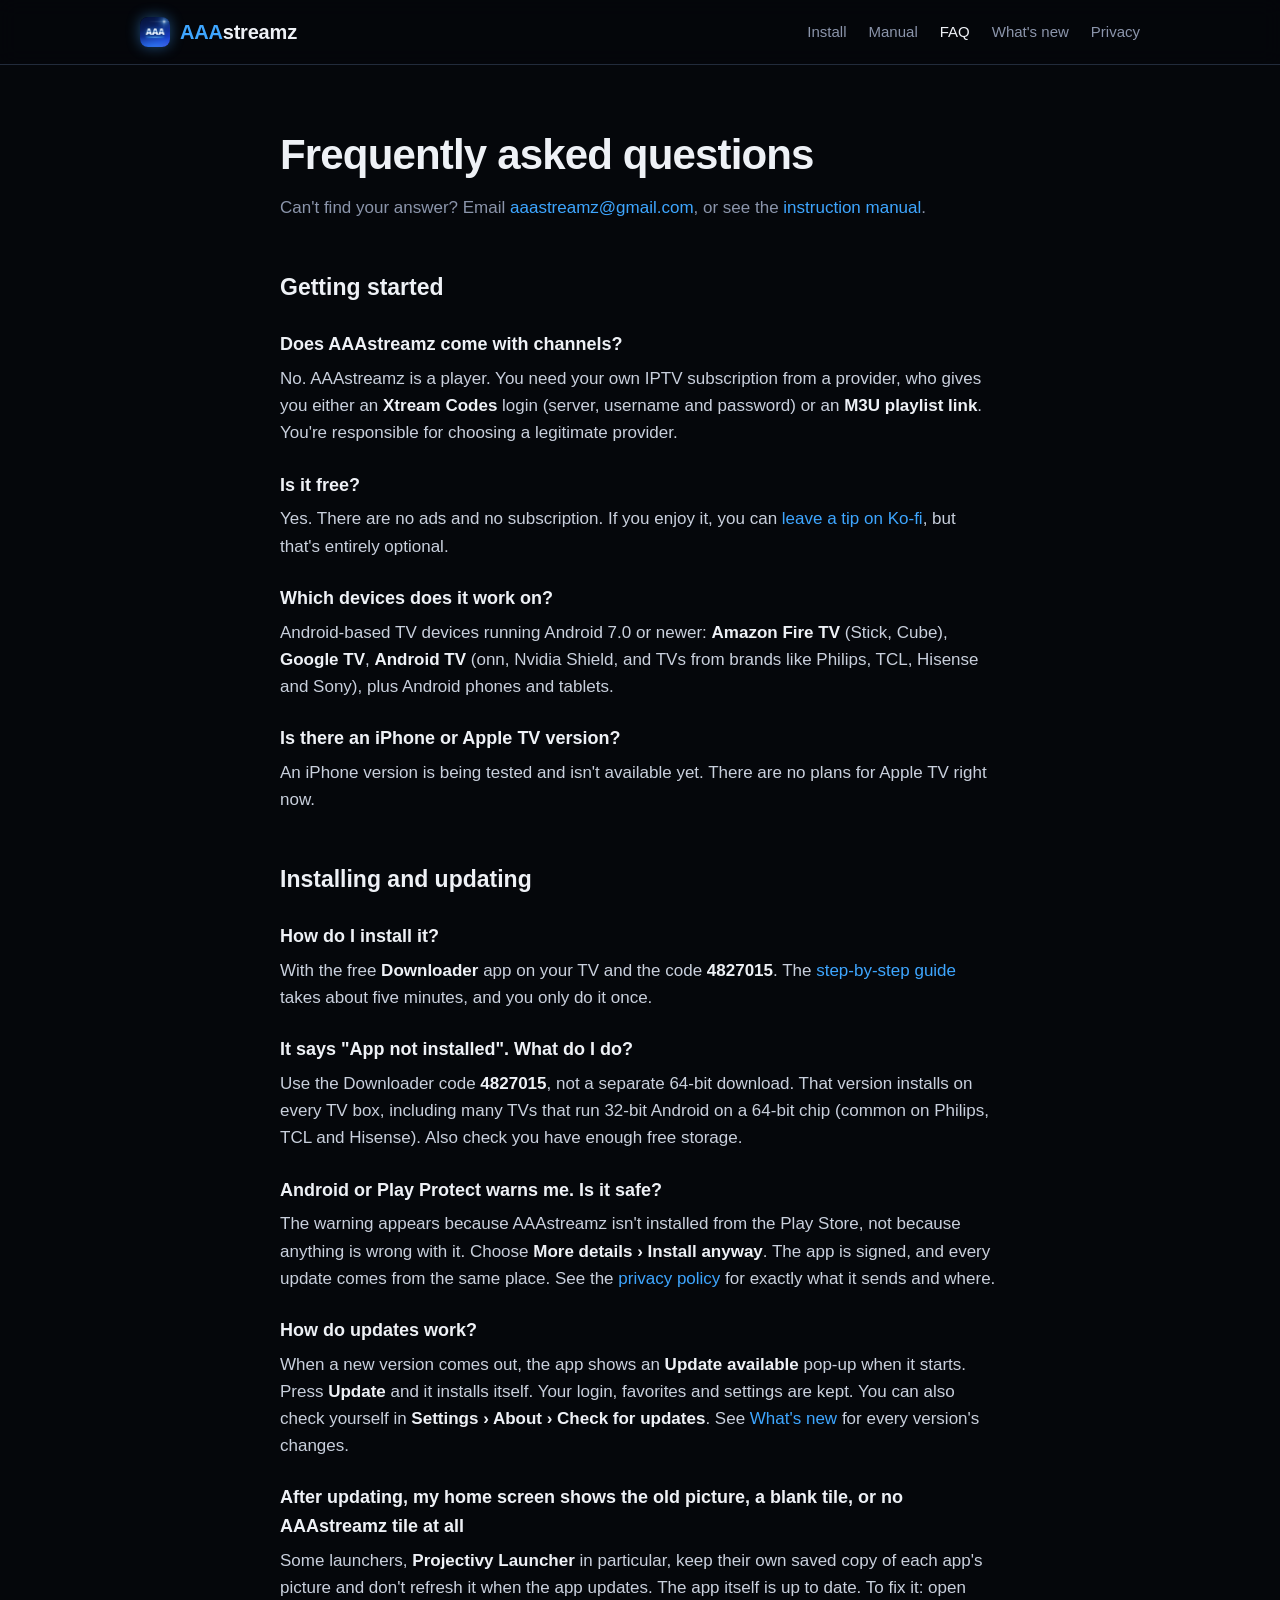
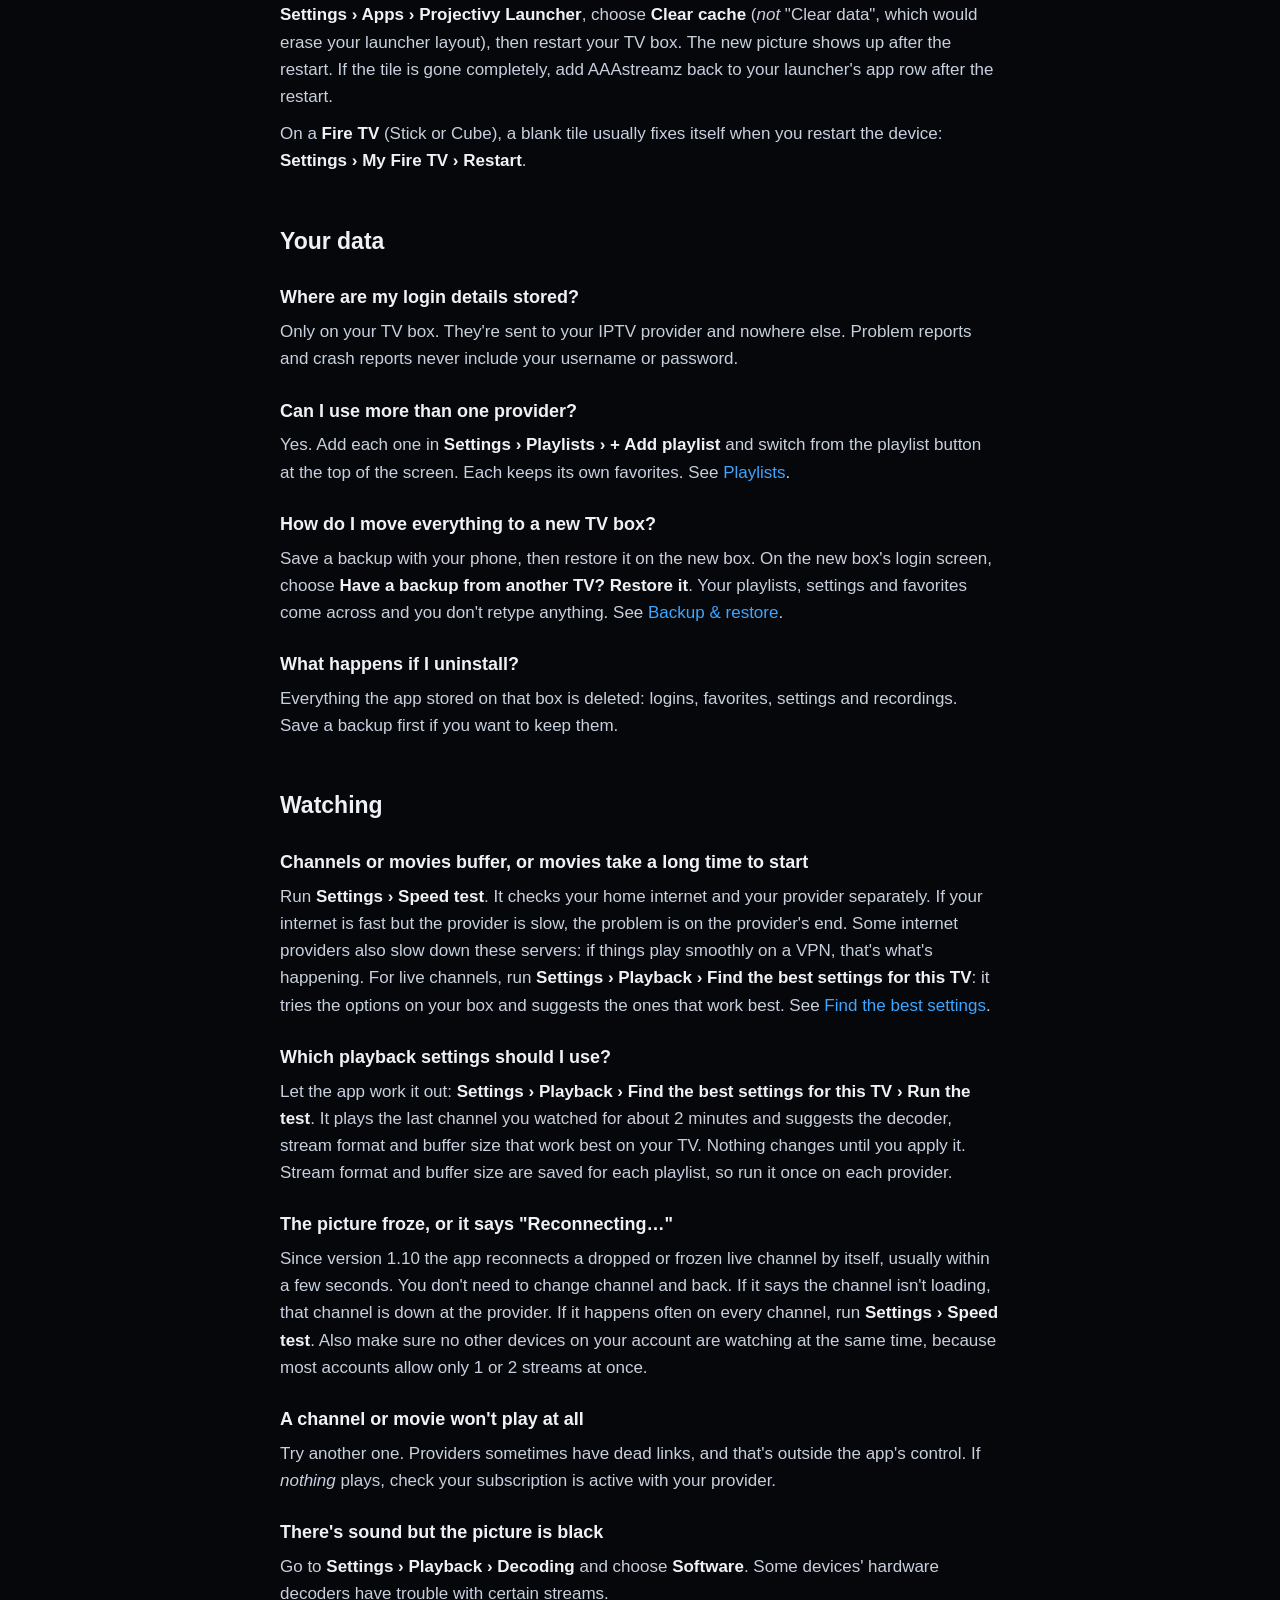
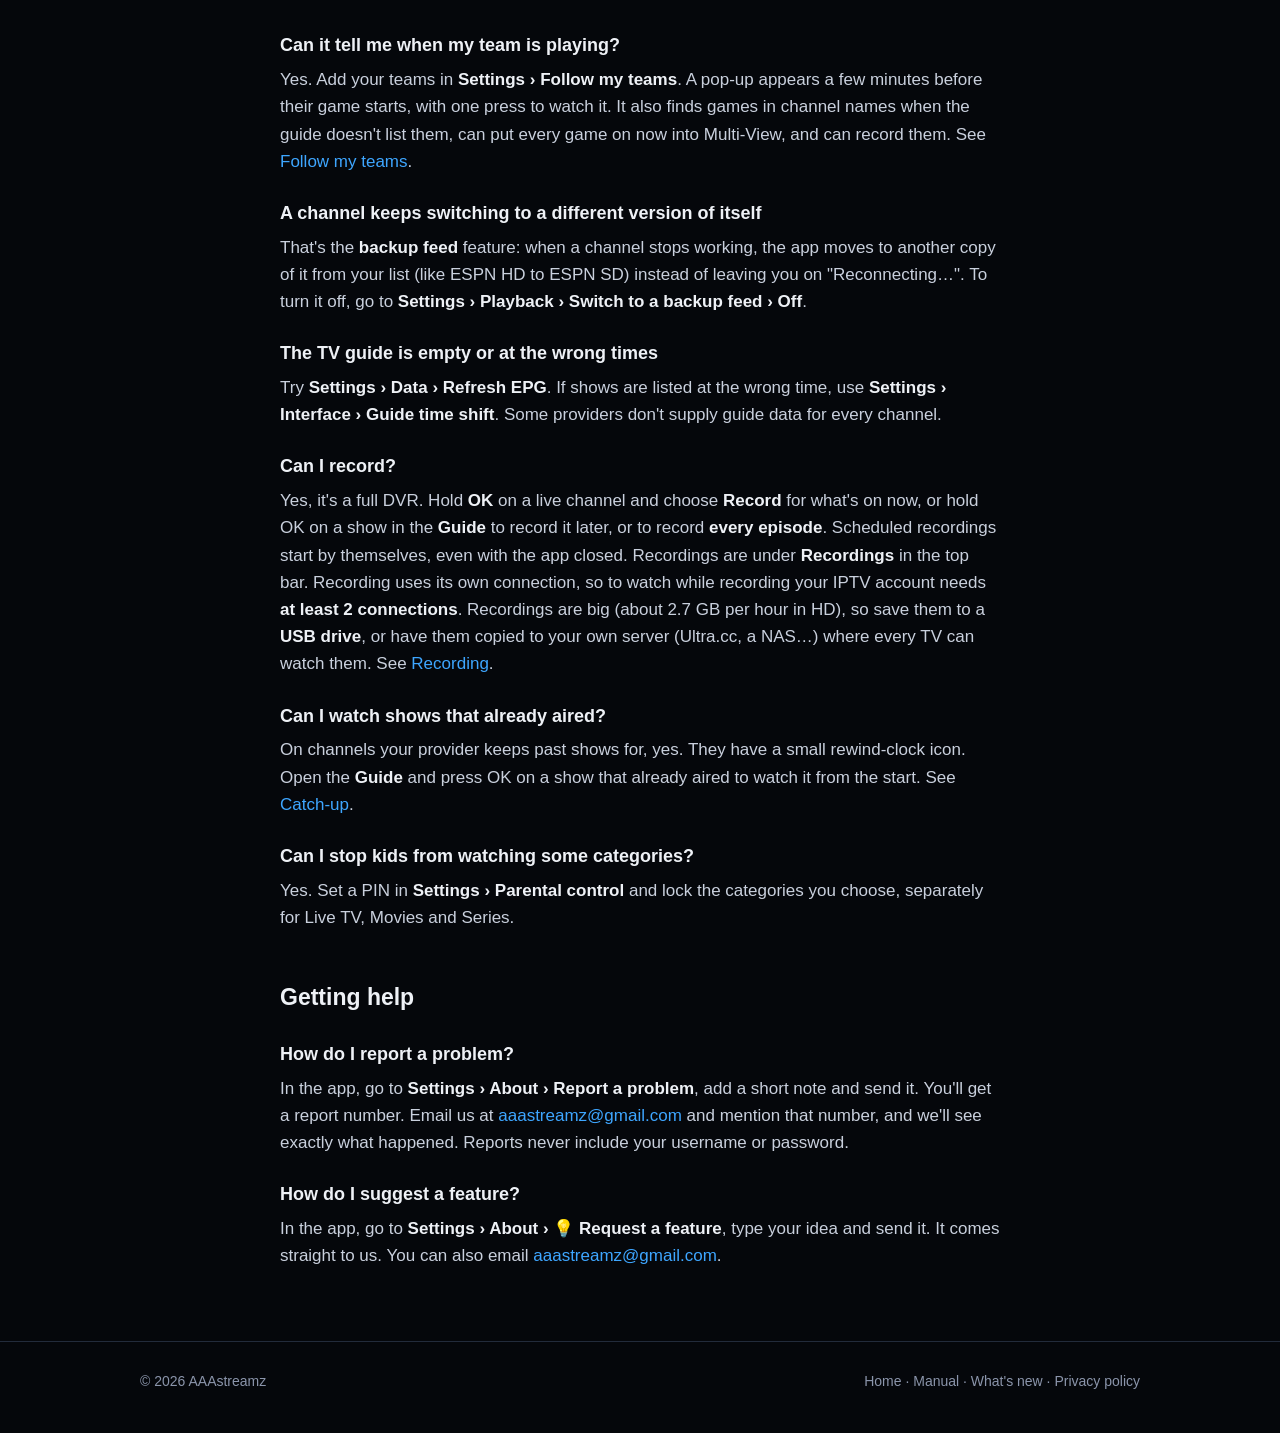
==== commit 62132456: "1.16: DVR, series recording, recordings server, catch-up (faq.html)" ====
--- a/faq.html
+++ b/faq.html
@@ -113,7 +113,10 @@
       <p>Try <strong>Settings › Data › Refresh EPG</strong>. If shows are listed at the wrong time, use <strong>Settings › Interface › Guide time shift</strong>. Some providers don't supply guide data for every channel.</p>
 
       <h3>Can I record?</h3>
-      <p>Yes. Hold <strong>OK</strong> on a live channel and choose <strong>Record</strong>. Recordings are under <strong>Recordings</strong> in the top bar. Recording uses its own connection, so to watch while recording your IPTV account needs <strong>at least 2 connections</strong>, and your other devices on that account should be closed. Recordings are big (about 2 to 4 GB per hour in HD), so store them on a <strong>USB drive</strong> rather than the box itself. See <a href="guide.html#record">Recording</a>.</p>
+      <p>Yes, it's a full DVR. Hold <strong>OK</strong> on a live channel and choose <strong>Record</strong> for what's on now, or hold OK on a show in the <strong>Guide</strong> to record it later, or to record <strong>every episode</strong>. Scheduled recordings start by themselves, even with the app closed. Recordings are under <strong>Recordings</strong> in the top bar. Recording uses its own connection, so to watch while recording your IPTV account needs <strong>at least 2 connections</strong>. Recordings are big (about 2.7 GB per hour in HD), so save them to a <strong>USB drive</strong>, or have them copied to your own server (Ultra.cc, a NAS…) where every TV can watch them. See <a href="guide.html#record">Recording</a>.</p>
+
+      <h3>Can I watch shows that already aired?</h3>
+      <p>On channels your provider keeps past shows for, yes. They have a small rewind-clock icon. Open the <strong>Guide</strong> and press OK on a show that already aired to watch it from the start. See <a href="guide.html#catchup">Catch-up</a>.</p>
 
       <h3>Can I stop kids from watching some categories?</h3>
       <p>Yes. Set a PIN in <strong>Settings › Parental control</strong> and lock the categories you choose, separately for Live TV, Movies and Series.</p>
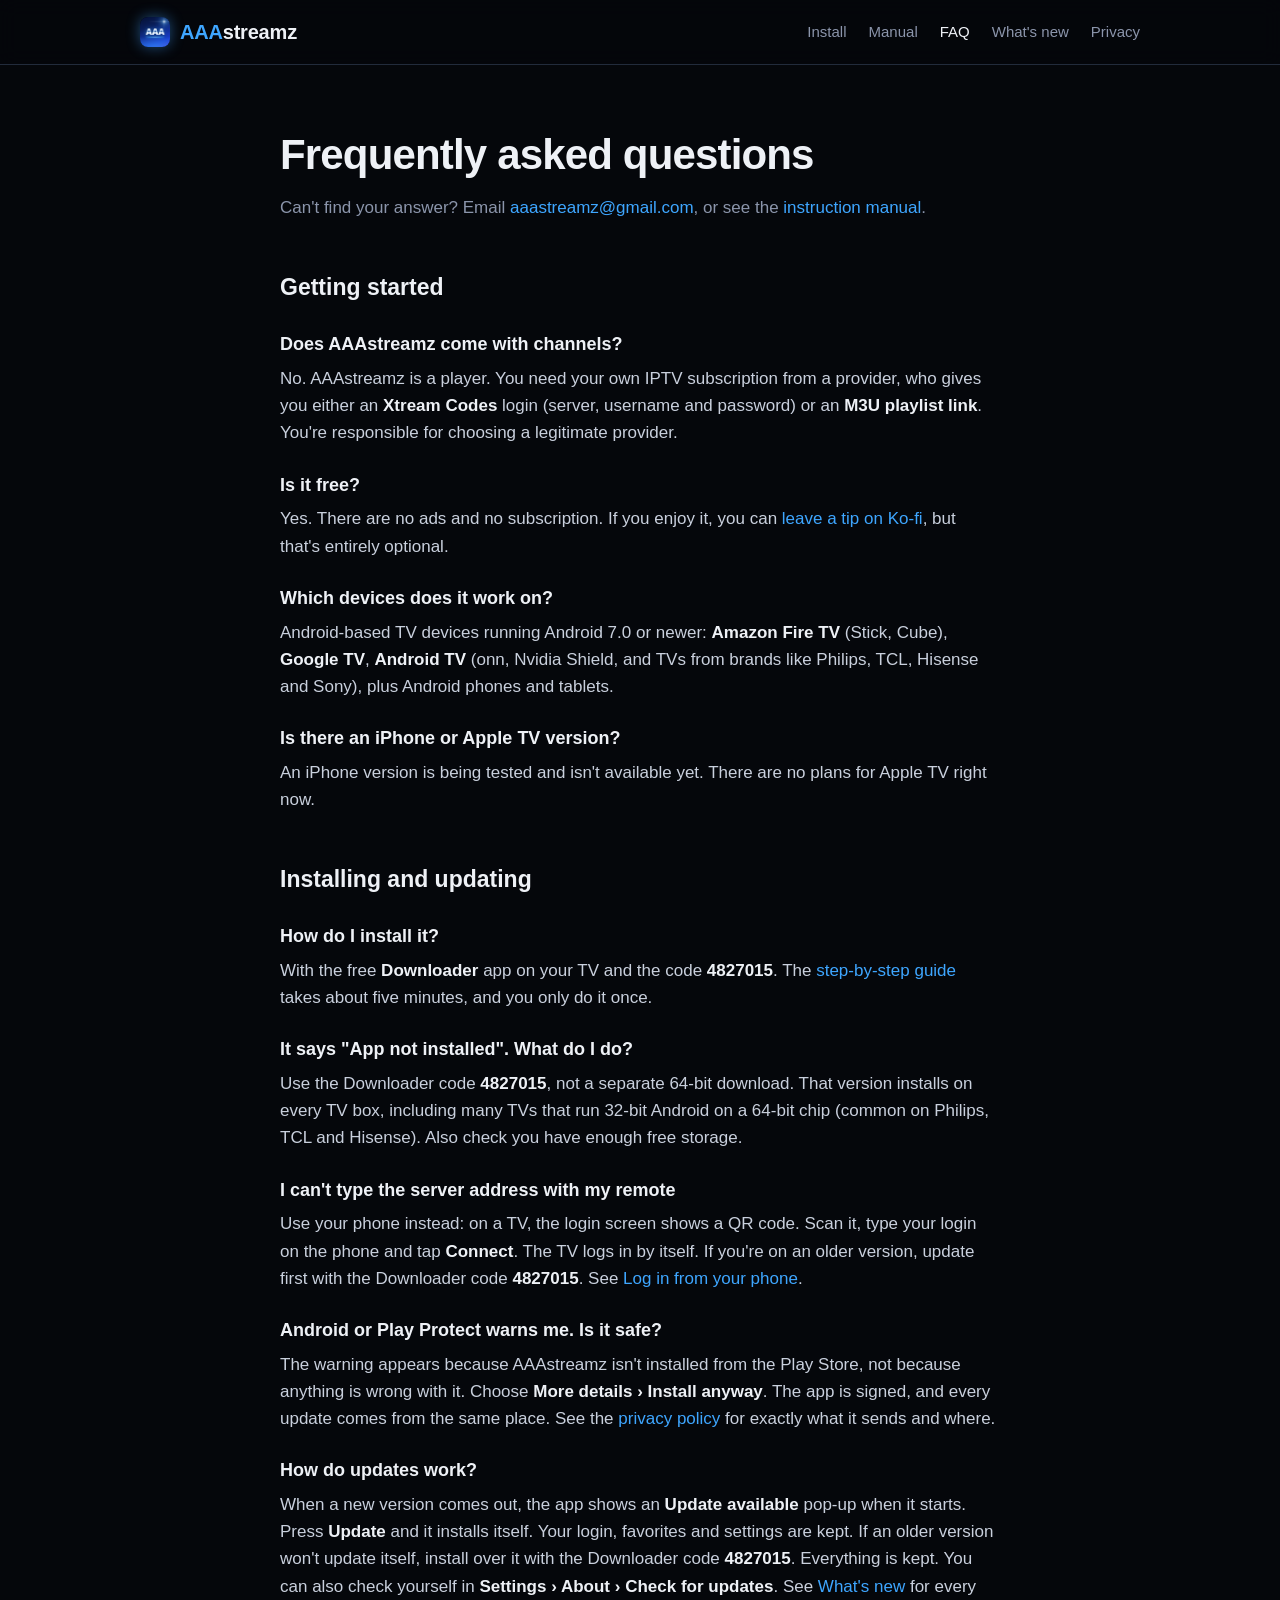
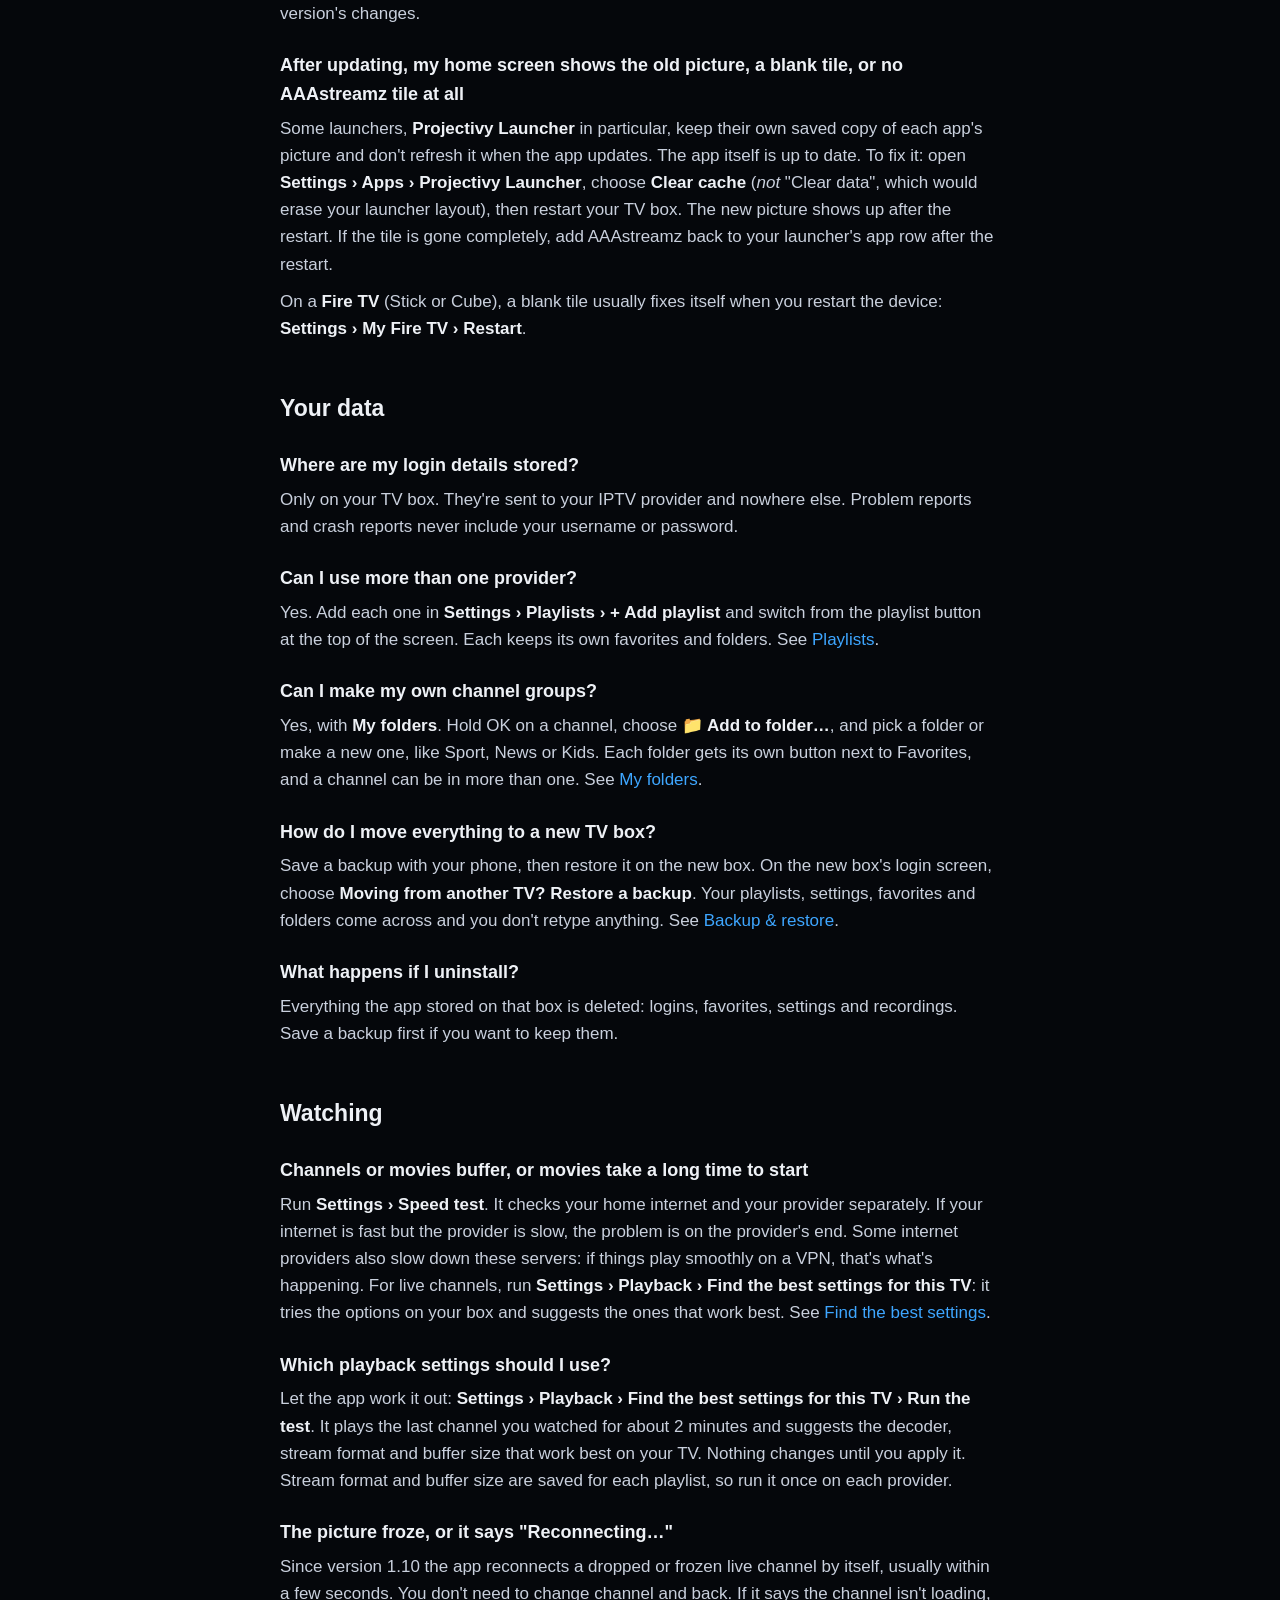
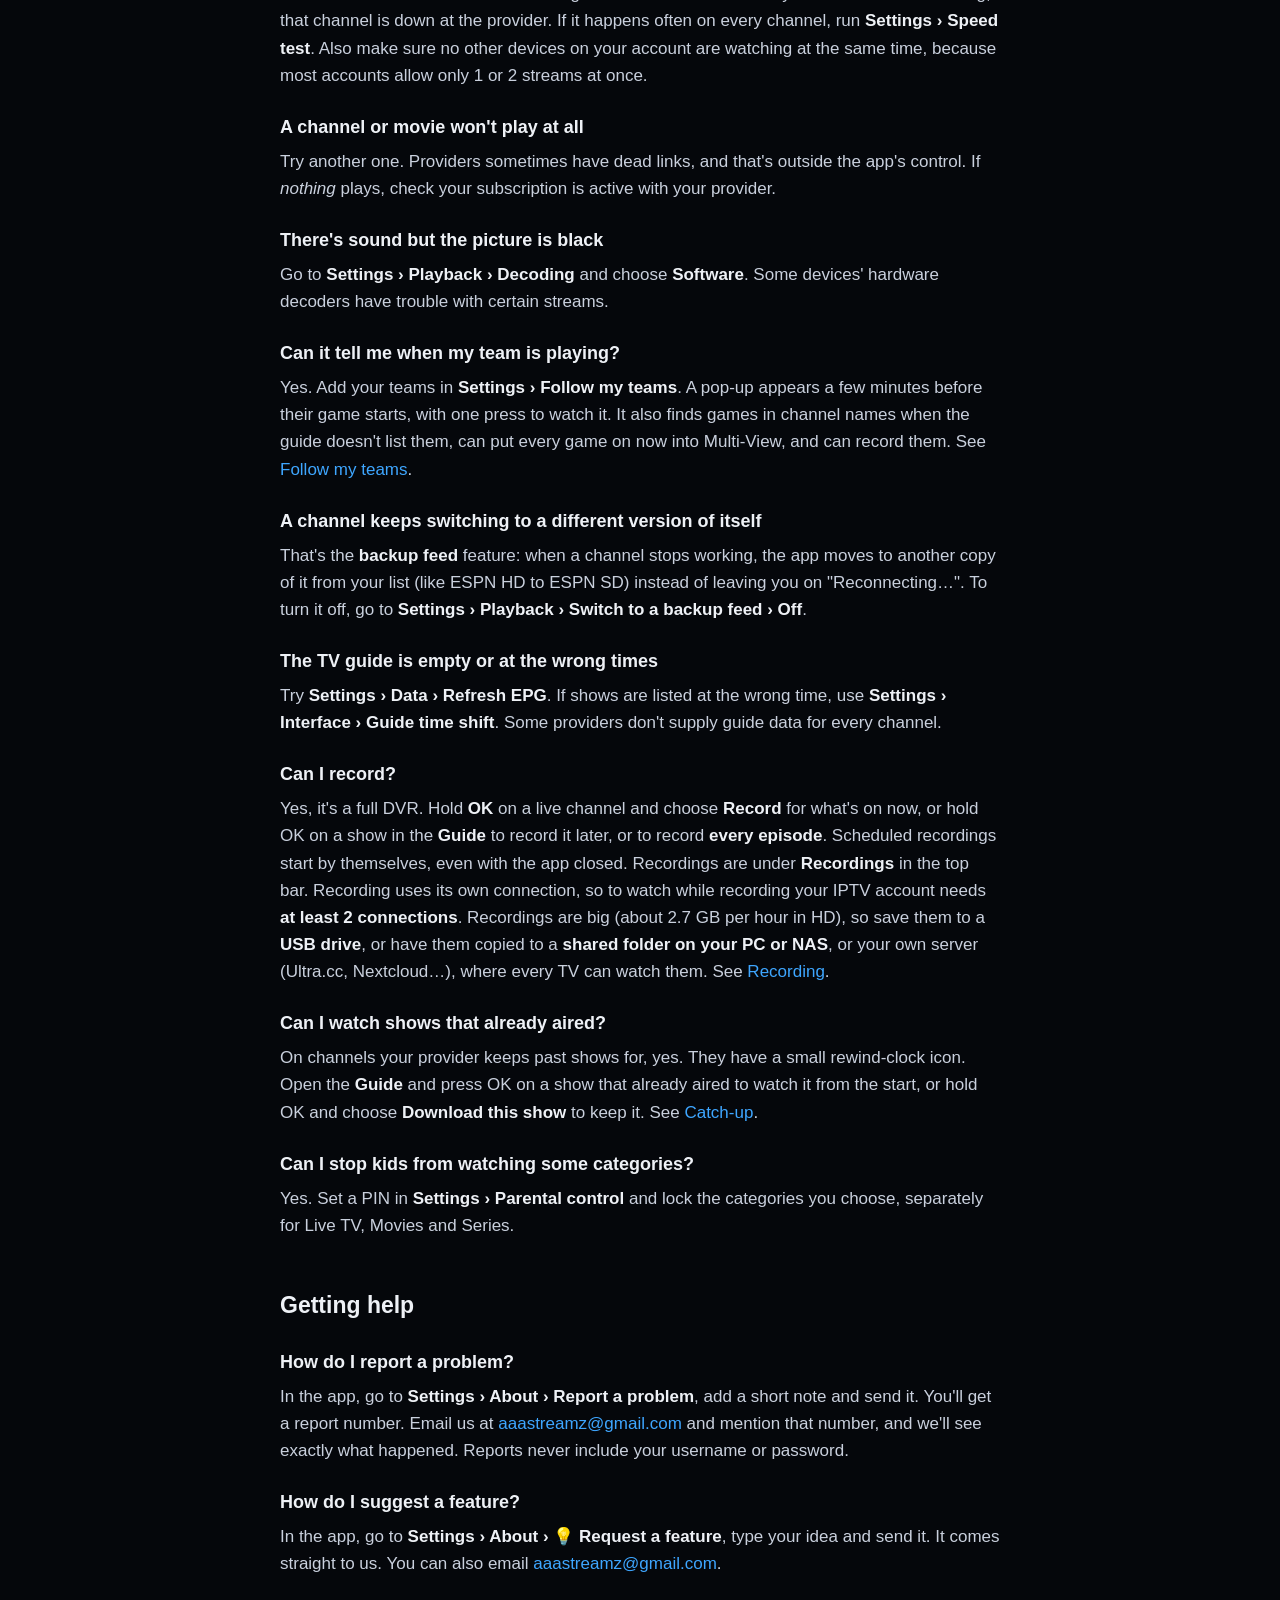
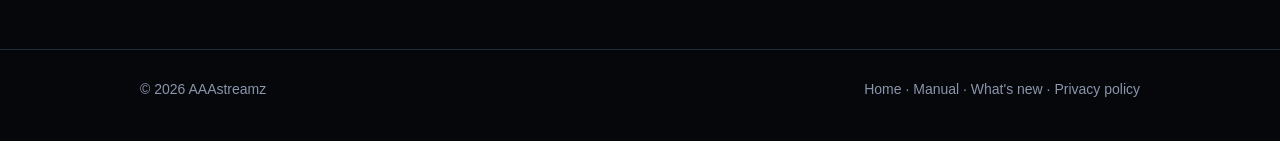
==== commit 4be305e9: "Site update for 1.17/1.18: phone login, My folders, PC/NAS recordings, download a show, slow-connect" ====
--- a/faq.html
+++ b/faq.html
@@ -62,11 +62,14 @@
       <h3>It says "App not installed". What do I do?</h3>
       <p>Use the Downloader code <strong>4827015</strong>, not a separate 64-bit download. That version installs on every TV box, including many TVs that run 32-bit Android on a 64-bit chip (common on Philips, TCL and Hisense). Also check you have enough free storage.</p>
 
+      <h3>I can't type the server address with my remote</h3>
+      <p>Use your phone instead: on a TV, the login screen shows a QR code. Scan it, type your login on the phone and tap <strong>Connect</strong>. The TV logs in by itself. If you're on an older version, update first with the Downloader code <strong>4827015</strong>. See <a href="guide.html#phone-login">Log in from your phone</a>.</p>
+
       <h3>Android or Play Protect warns me. Is it safe?</h3>
       <p>The warning appears because AAAstreamz isn't installed from the Play Store, not because anything is wrong with it. Choose <strong>More details › Install anyway</strong>. The app is signed, and every update comes from the same place. See the <a href="privacy.html">privacy policy</a> for exactly what it sends and where.</p>
 
       <h3>How do updates work?</h3>
-      <p>When a new version comes out, the app shows an <strong>Update available</strong> pop-up when it starts. Press <strong>Update</strong> and it installs itself. Your login, favorites and settings are kept. You can also check yourself in <strong>Settings › About › Check for updates</strong>. See <a href="releases.html">What's new</a> for every version's changes.</p>
+      <p>When a new version comes out, the app shows an <strong>Update available</strong> pop-up when it starts. Press <strong>Update</strong> and it installs itself. Your login, favorites and settings are kept. If an older version won't update itself, install over it with the Downloader code <strong>4827015</strong>. Everything is kept. You can also check yourself in <strong>Settings › About › Check for updates</strong>. See <a href="releases.html">What's new</a> for every version's changes.</p>
 
       <h3>After updating, my home screen shows the old picture, a blank tile, or no AAAstreamz tile at all</h3>
       <p>Some launchers, <strong>Projectivy Launcher</strong> in particular, keep their own saved copy of each app's picture and don't refresh it when the app updates. The app itself is up to date. To fix it: open <strong>Settings › Apps › Projectivy Launcher</strong>, choose <strong>Clear cache</strong> (<em>not</em> "Clear data", which would erase your launcher layout), then restart your TV box. The new picture shows up after the restart. If the tile is gone completely, add AAAstreamz back to your launcher's app row after the restart.</p>
@@ -78,10 +81,13 @@
       <p>Only on your TV box. They're sent to your IPTV provider and nowhere else. Problem reports and crash reports never include your username or password.</p>
 
       <h3>Can I use more than one provider?</h3>
-      <p>Yes. Add each one in <strong>Settings › Playlists › + Add playlist</strong> and switch from the playlist button at the top of the screen. Each keeps its own favorites. See <a href="guide.html#playlists">Playlists</a>.</p>
+      <p>Yes. Add each one in <strong>Settings › Playlists › + Add playlist</strong> and switch from the playlist button at the top of the screen. Each keeps its own favorites and folders. See <a href="guide.html#playlists">Playlists</a>.</p>
+
+      <h3>Can I make my own channel groups?</h3>
+      <p>Yes, with <strong>My folders</strong>. Hold OK on a channel, choose <strong>📁 Add to folder…</strong>, and pick a folder or make a new one, like Sport, News or Kids. Each folder gets its own button next to Favorites, and a channel can be in more than one. See <a href="guide.html#folders">My folders</a>.</p>
 
       <h3>How do I move everything to a new TV box?</h3>
-      <p>Save a backup with your phone, then restore it on the new box. On the new box's login screen, choose <strong>Have a backup from another TV? Restore it</strong>. Your playlists, settings and favorites come across and you don't retype anything. See <a href="guide.html#backup">Backup &amp; restore</a>.</p>
+      <p>Save a backup with your phone, then restore it on the new box. On the new box's login screen, choose <strong>Moving from another TV? Restore a backup</strong>. Your playlists, settings, favorites and folders come across and you don't retype anything. See <a href="guide.html#backup">Backup &amp; restore</a>.</p>
 
       <h3>What happens if I uninstall?</h3>
       <p>Everything the app stored on that box is deleted: logins, favorites, settings and recordings. Save a backup first if you want to keep them.</p>
@@ -113,10 +119,10 @@
       <p>Try <strong>Settings › Data › Refresh EPG</strong>. If shows are listed at the wrong time, use <strong>Settings › Interface › Guide time shift</strong>. Some providers don't supply guide data for every channel.</p>
 
       <h3>Can I record?</h3>
-      <p>Yes, it's a full DVR. Hold <strong>OK</strong> on a live channel and choose <strong>Record</strong> for what's on now, or hold OK on a show in the <strong>Guide</strong> to record it later, or to record <strong>every episode</strong>. Scheduled recordings start by themselves, even with the app closed. Recordings are under <strong>Recordings</strong> in the top bar. Recording uses its own connection, so to watch while recording your IPTV account needs <strong>at least 2 connections</strong>. Recordings are big (about 2.7 GB per hour in HD), so save them to a <strong>USB drive</strong>, or have them copied to your own server (Ultra.cc, a NAS…) where every TV can watch them. See <a href="guide.html#record">Recording</a>.</p>
+      <p>Yes, it's a full DVR. Hold <strong>OK</strong> on a live channel and choose <strong>Record</strong> for what's on now, or hold OK on a show in the <strong>Guide</strong> to record it later, or to record <strong>every episode</strong>. Scheduled recordings start by themselves, even with the app closed. Recordings are under <strong>Recordings</strong> in the top bar. Recording uses its own connection, so to watch while recording your IPTV account needs <strong>at least 2 connections</strong>. Recordings are big (about 2.7 GB per hour in HD), so save them to a <strong>USB drive</strong>, or have them copied to a <strong>shared folder on your PC or NAS</strong>, or your own server (Ultra.cc, Nextcloud…), where every TV can watch them. See <a href="guide.html#record">Recording</a>.</p>
 
       <h3>Can I watch shows that already aired?</h3>
-      <p>On channels your provider keeps past shows for, yes. They have a small rewind-clock icon. Open the <strong>Guide</strong> and press OK on a show that already aired to watch it from the start. See <a href="guide.html#catchup">Catch-up</a>.</p>
+      <p>On channels your provider keeps past shows for, yes. They have a small rewind-clock icon. Open the <strong>Guide</strong> and press OK on a show that already aired to watch it from the start, or hold OK and choose <strong>Download this show</strong> to keep it. See <a href="guide.html#catchup">Catch-up</a>.</p>
 
       <h3>Can I stop kids from watching some categories?</h3>
       <p>Yes. Set a PIN in <strong>Settings › Parental control</strong> and lock the categories you choose, separately for Live TV, Movies and Series.</p>
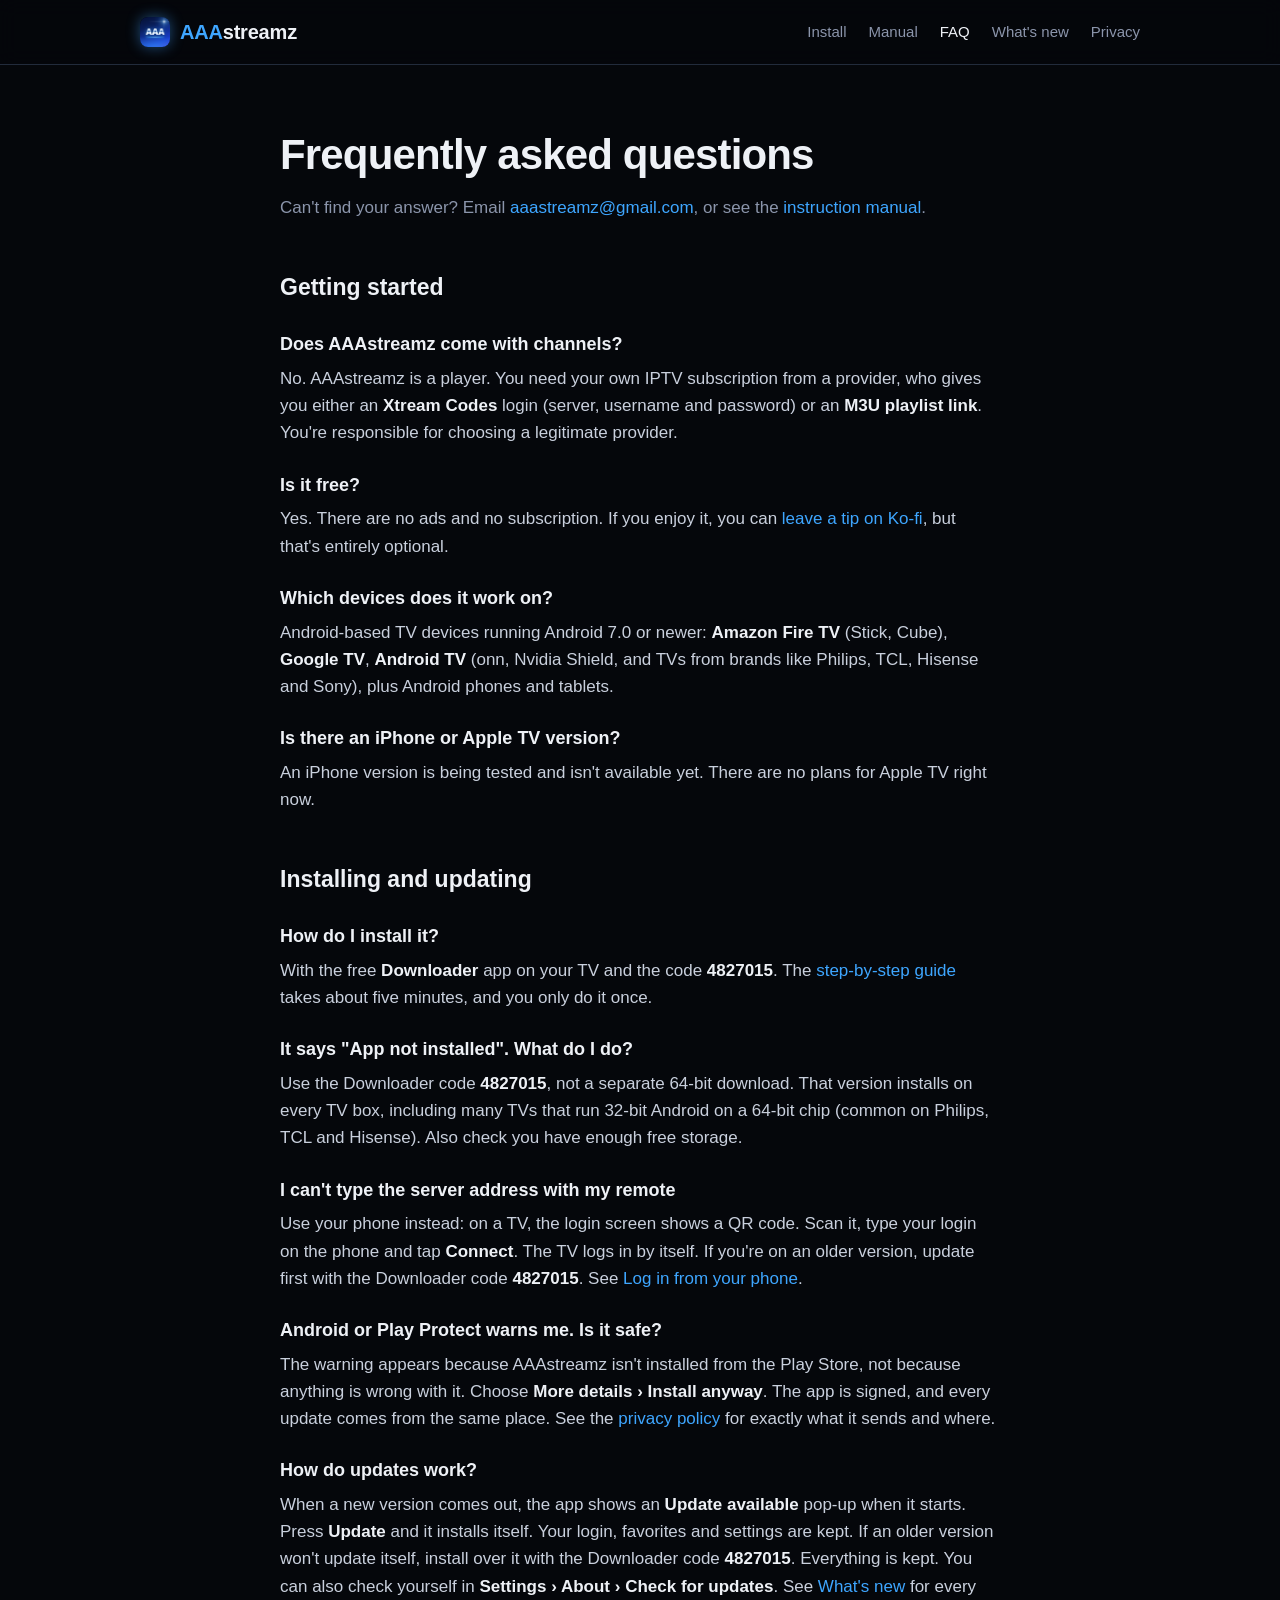
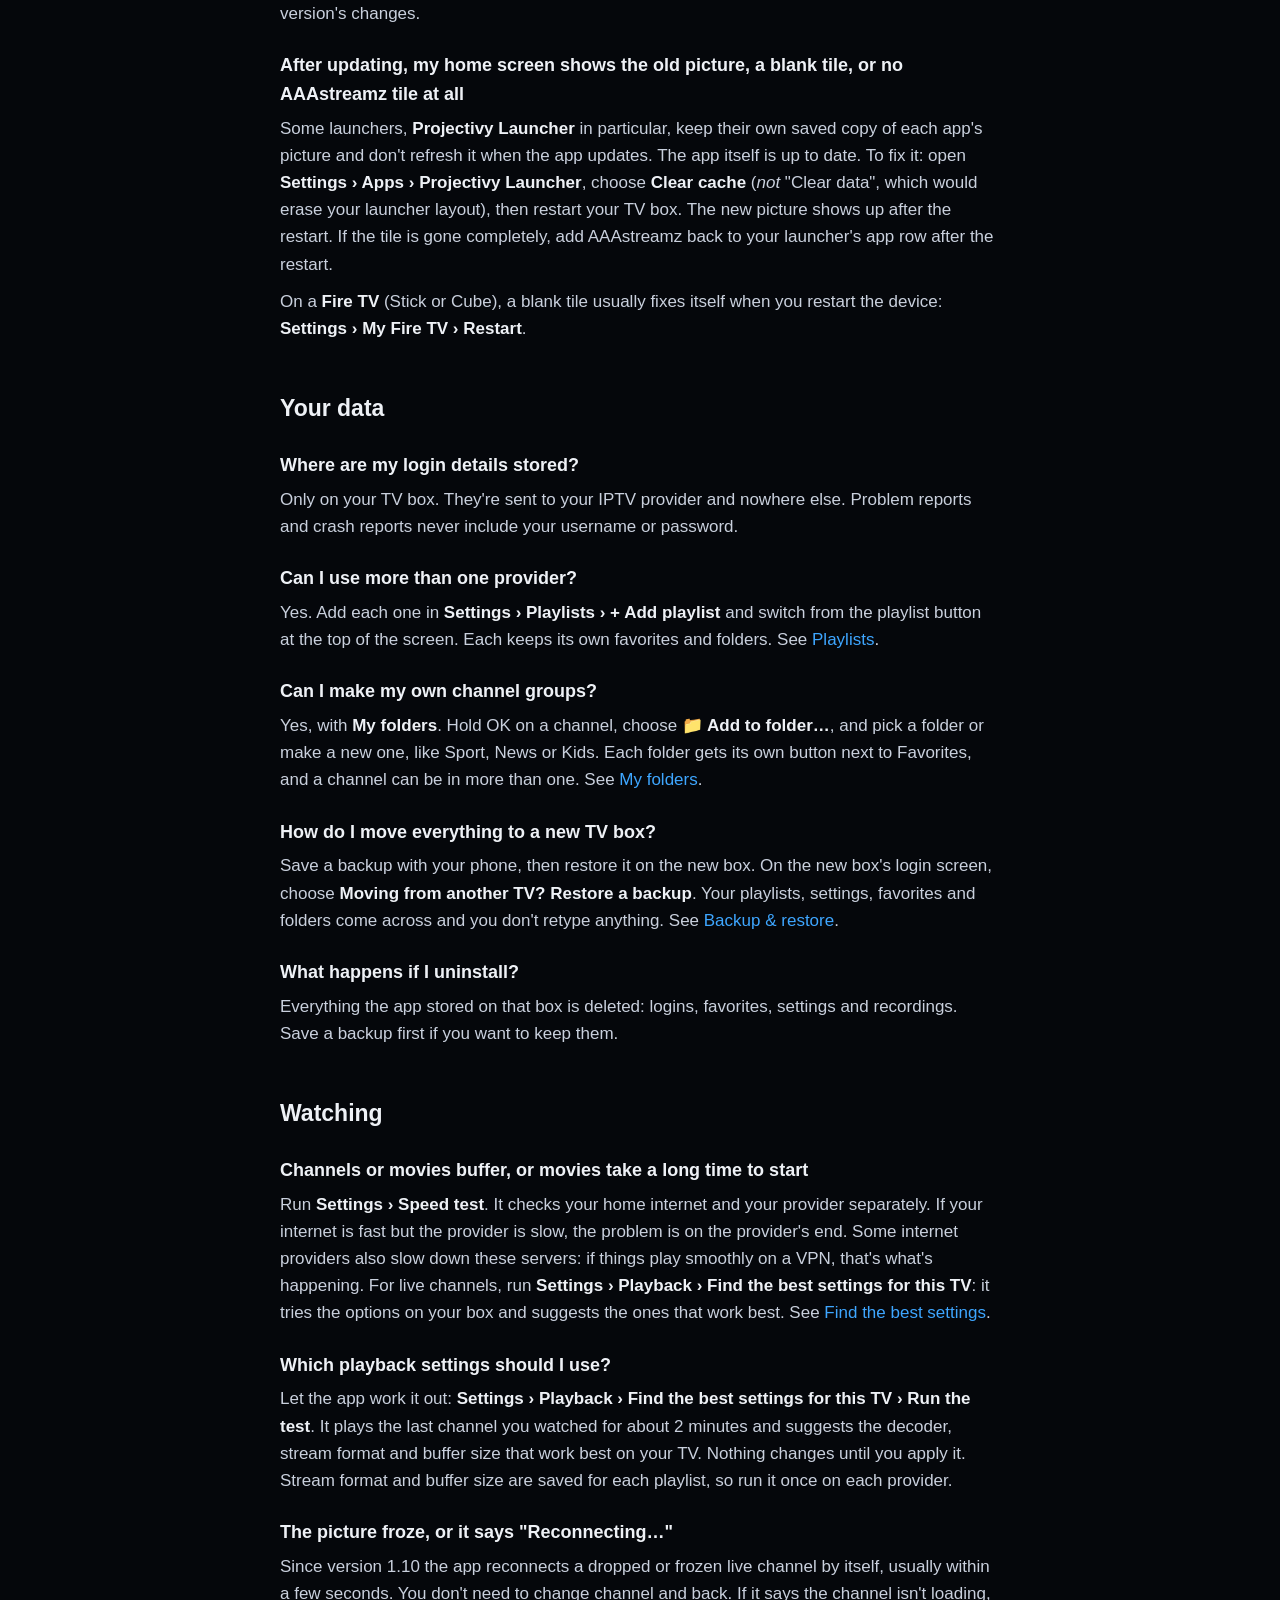
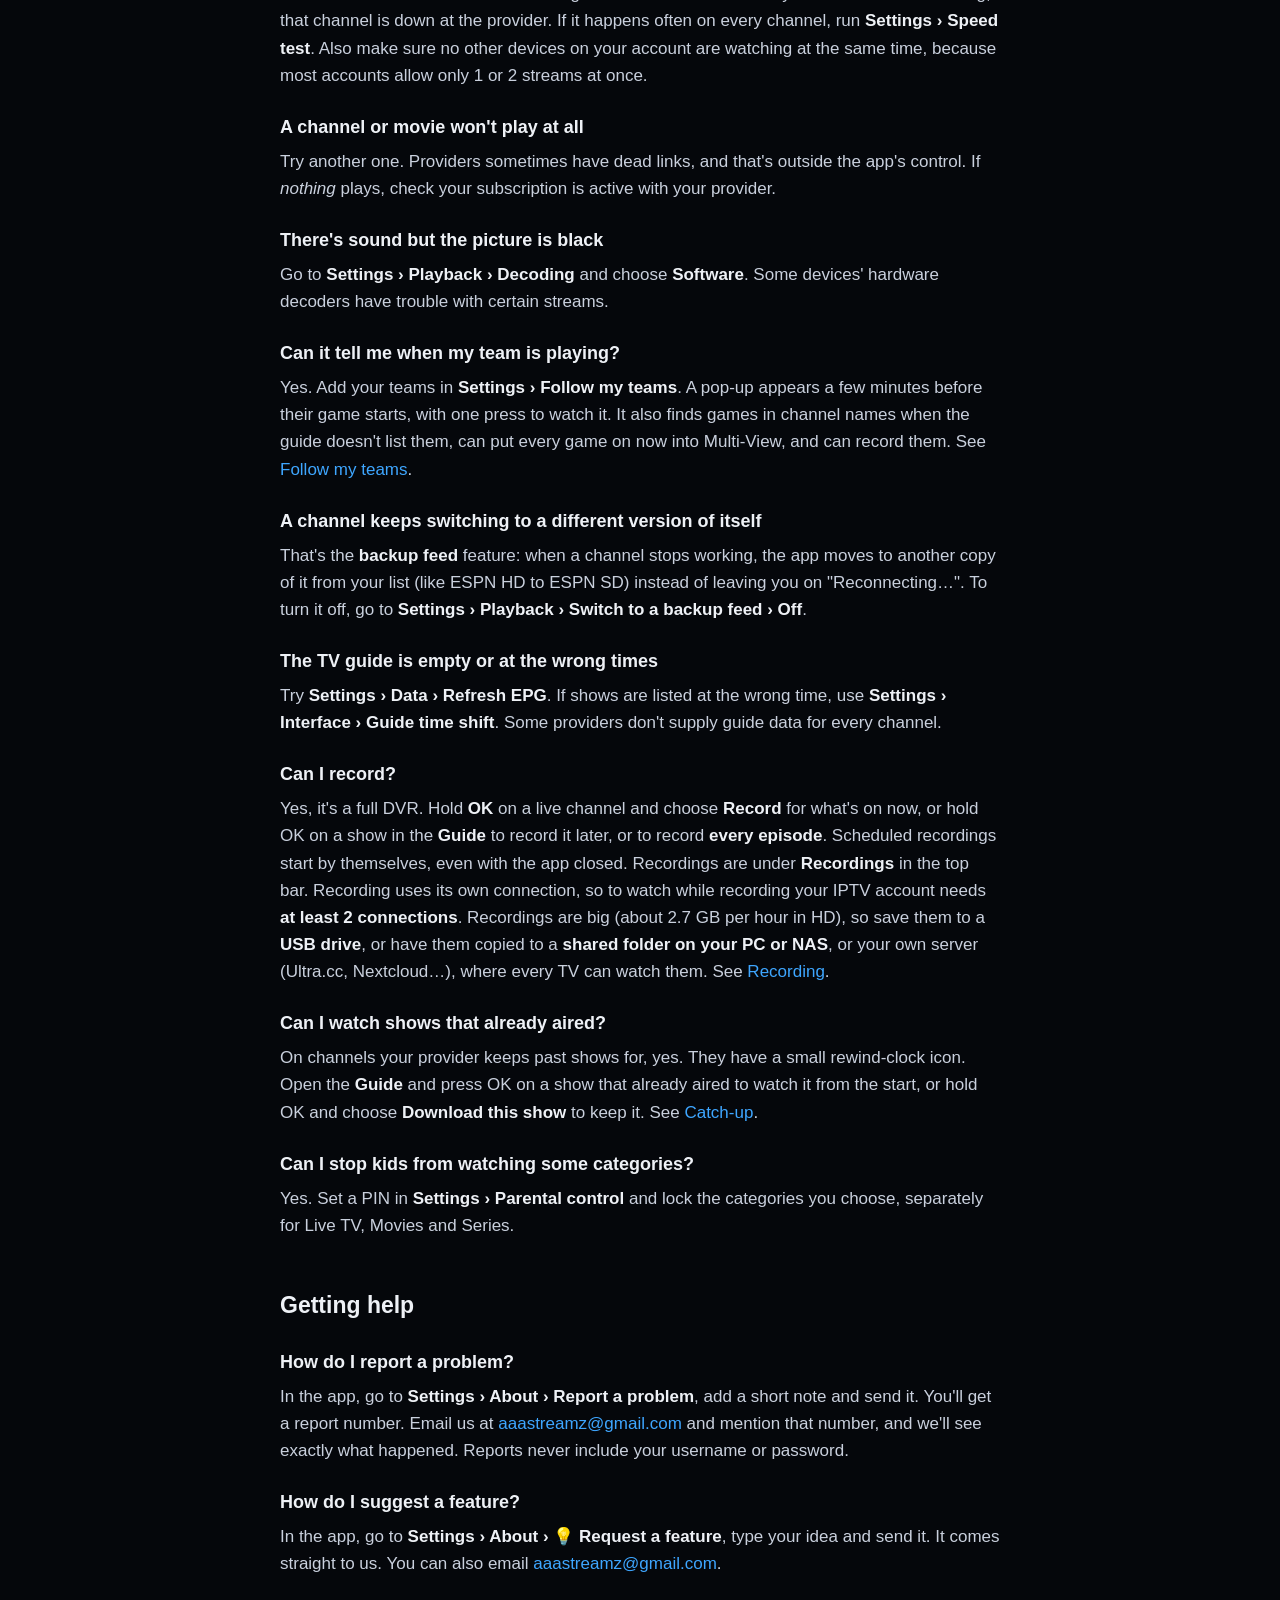
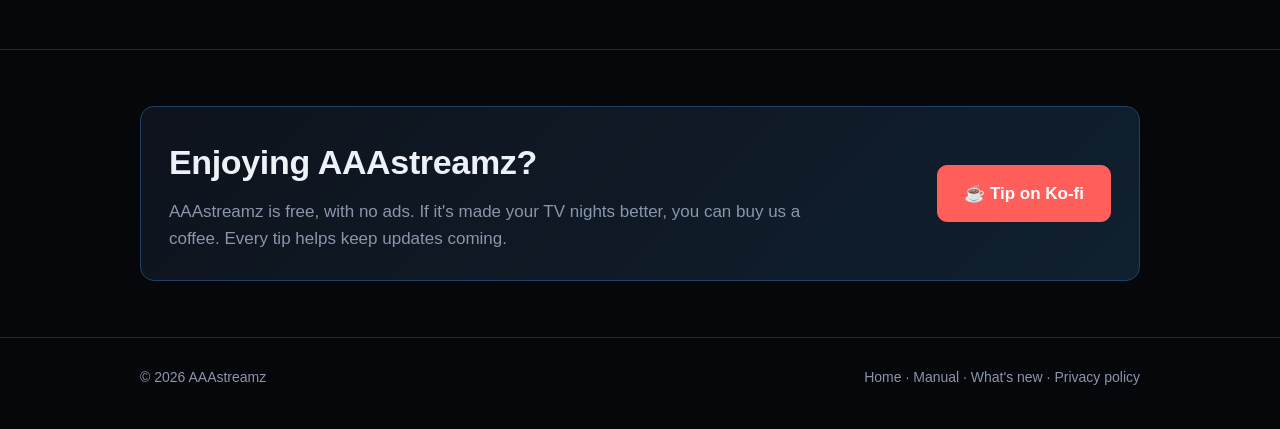
==== commit 3551e9e7: "Single Ko-fi tip block at the bottom of each page" ====
--- a/faq.html
+++ b/faq.html
@@ -137,6 +137,18 @@
     </div>
   </main>
 
+  <section id="tip">
+    <div class="wrap">
+      <div class="tip-card">
+        <div>
+          <h2>Enjoying AAAstreamz?</h2>
+          <p class="sub">AAAstreamz is free, with no ads. If it's made your TV nights better, you can buy us a coffee. Every tip helps keep updates coming.</p>
+        </div>
+        <a class="btn kofi" href="https://ko-fi.com/aaastreamz" target="_blank" rel="noopener">☕ Tip on Ko-fi</a>
+      </div>
+    </div>
+  </section>
+
   <footer class="site-footer">
     <div class="wrap">
       <span>© 2026 AAAstreamz</span>
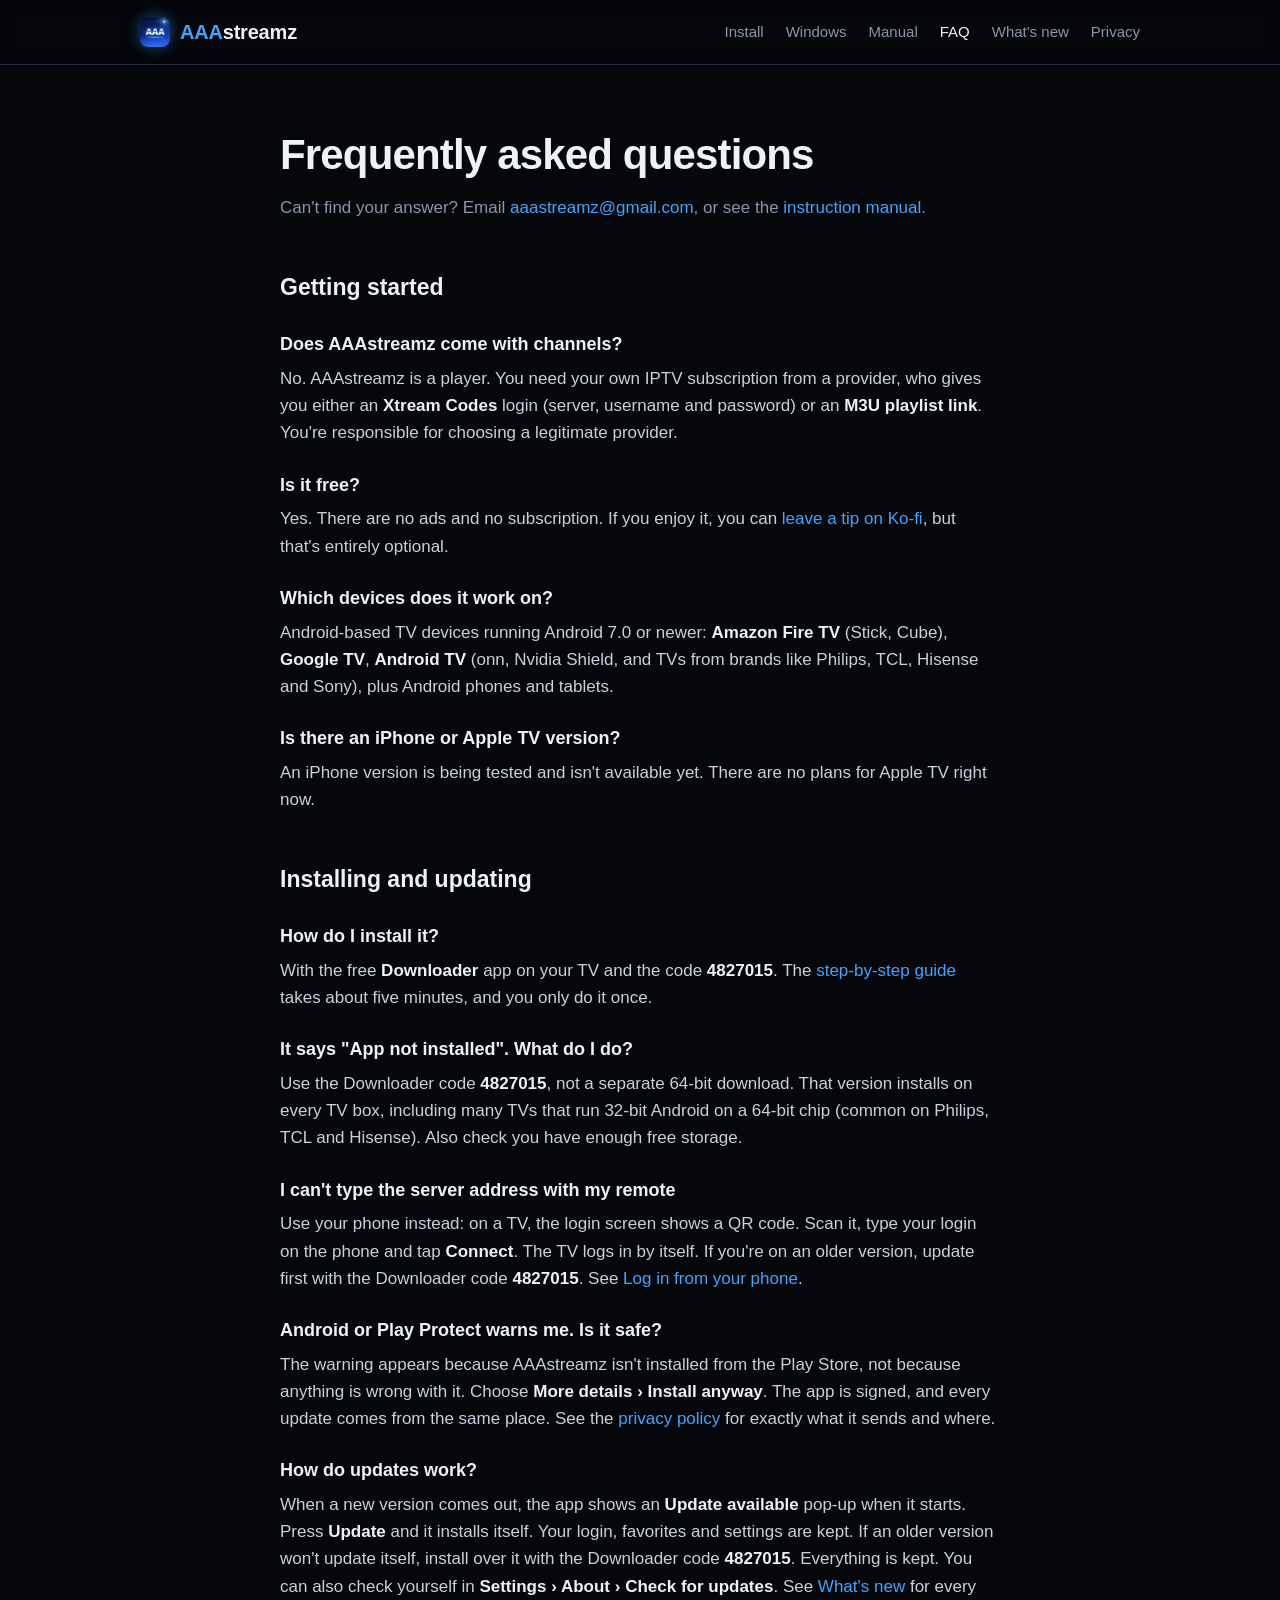
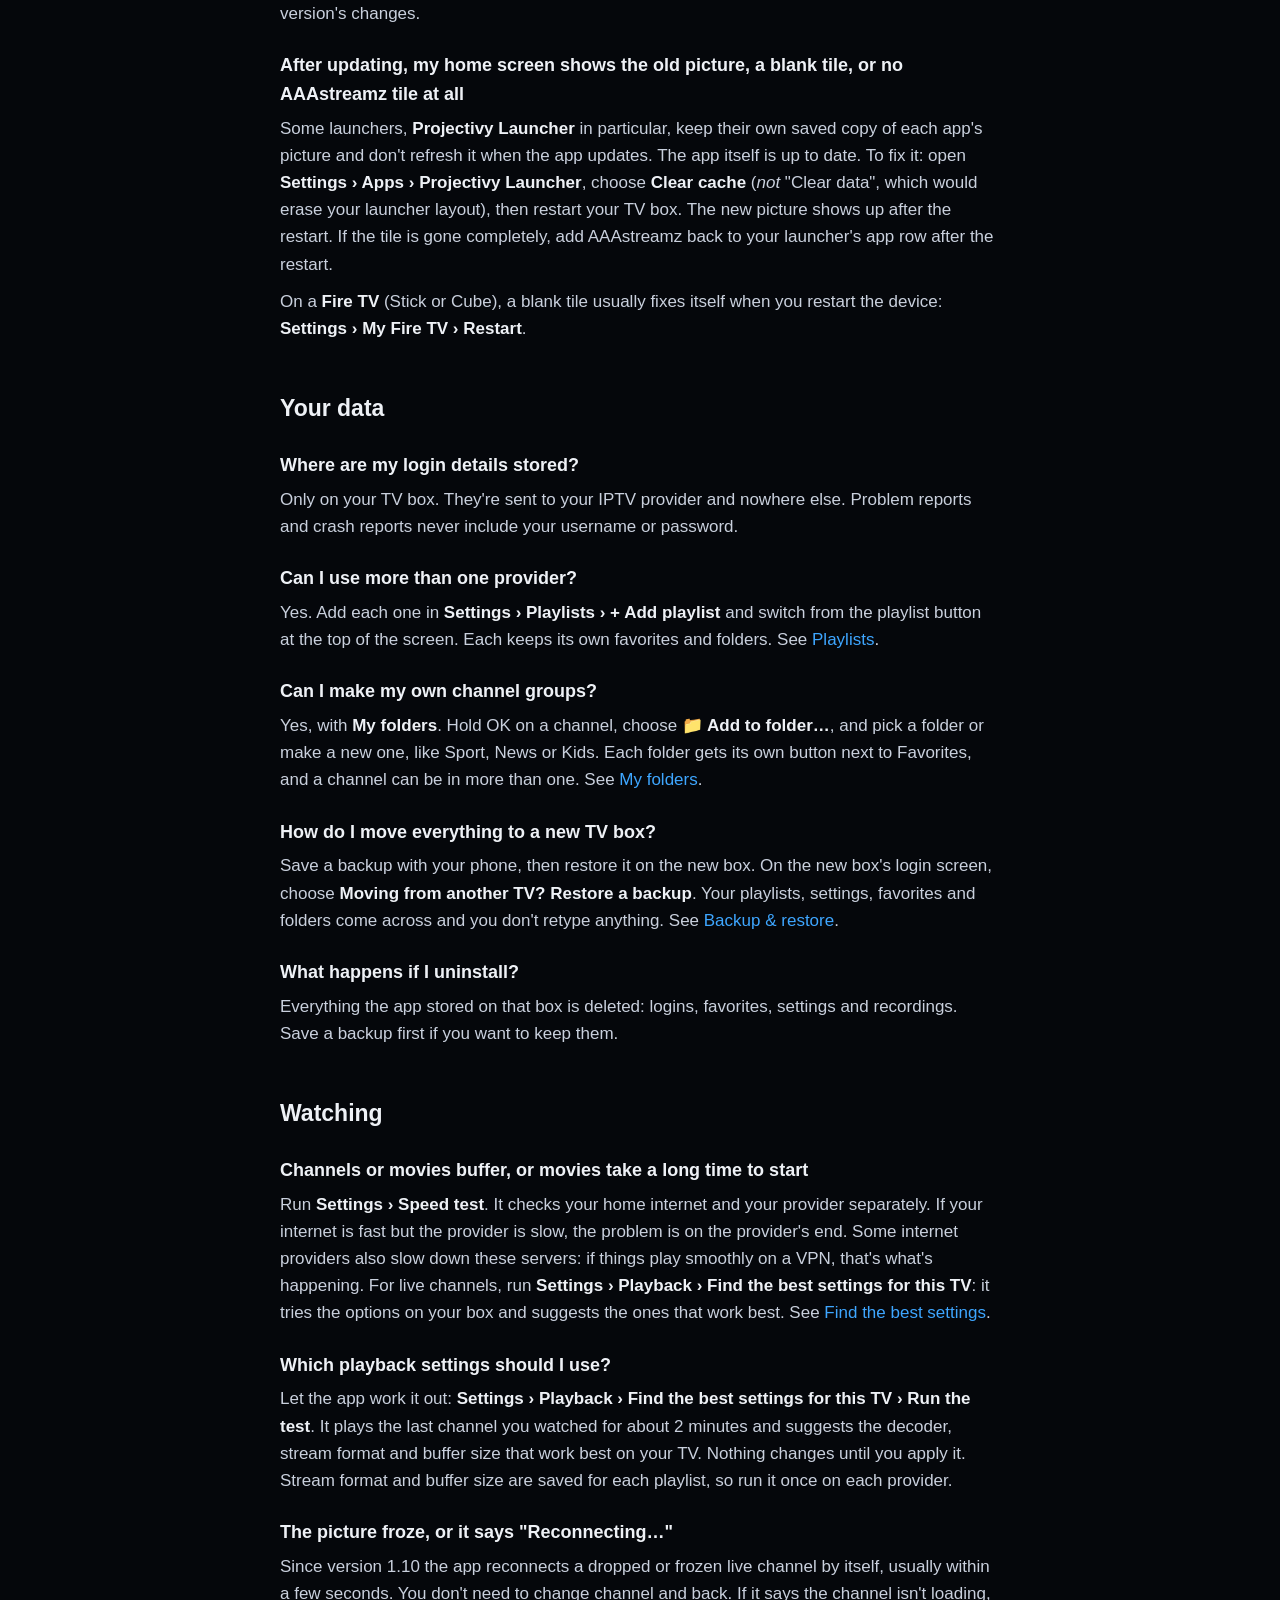
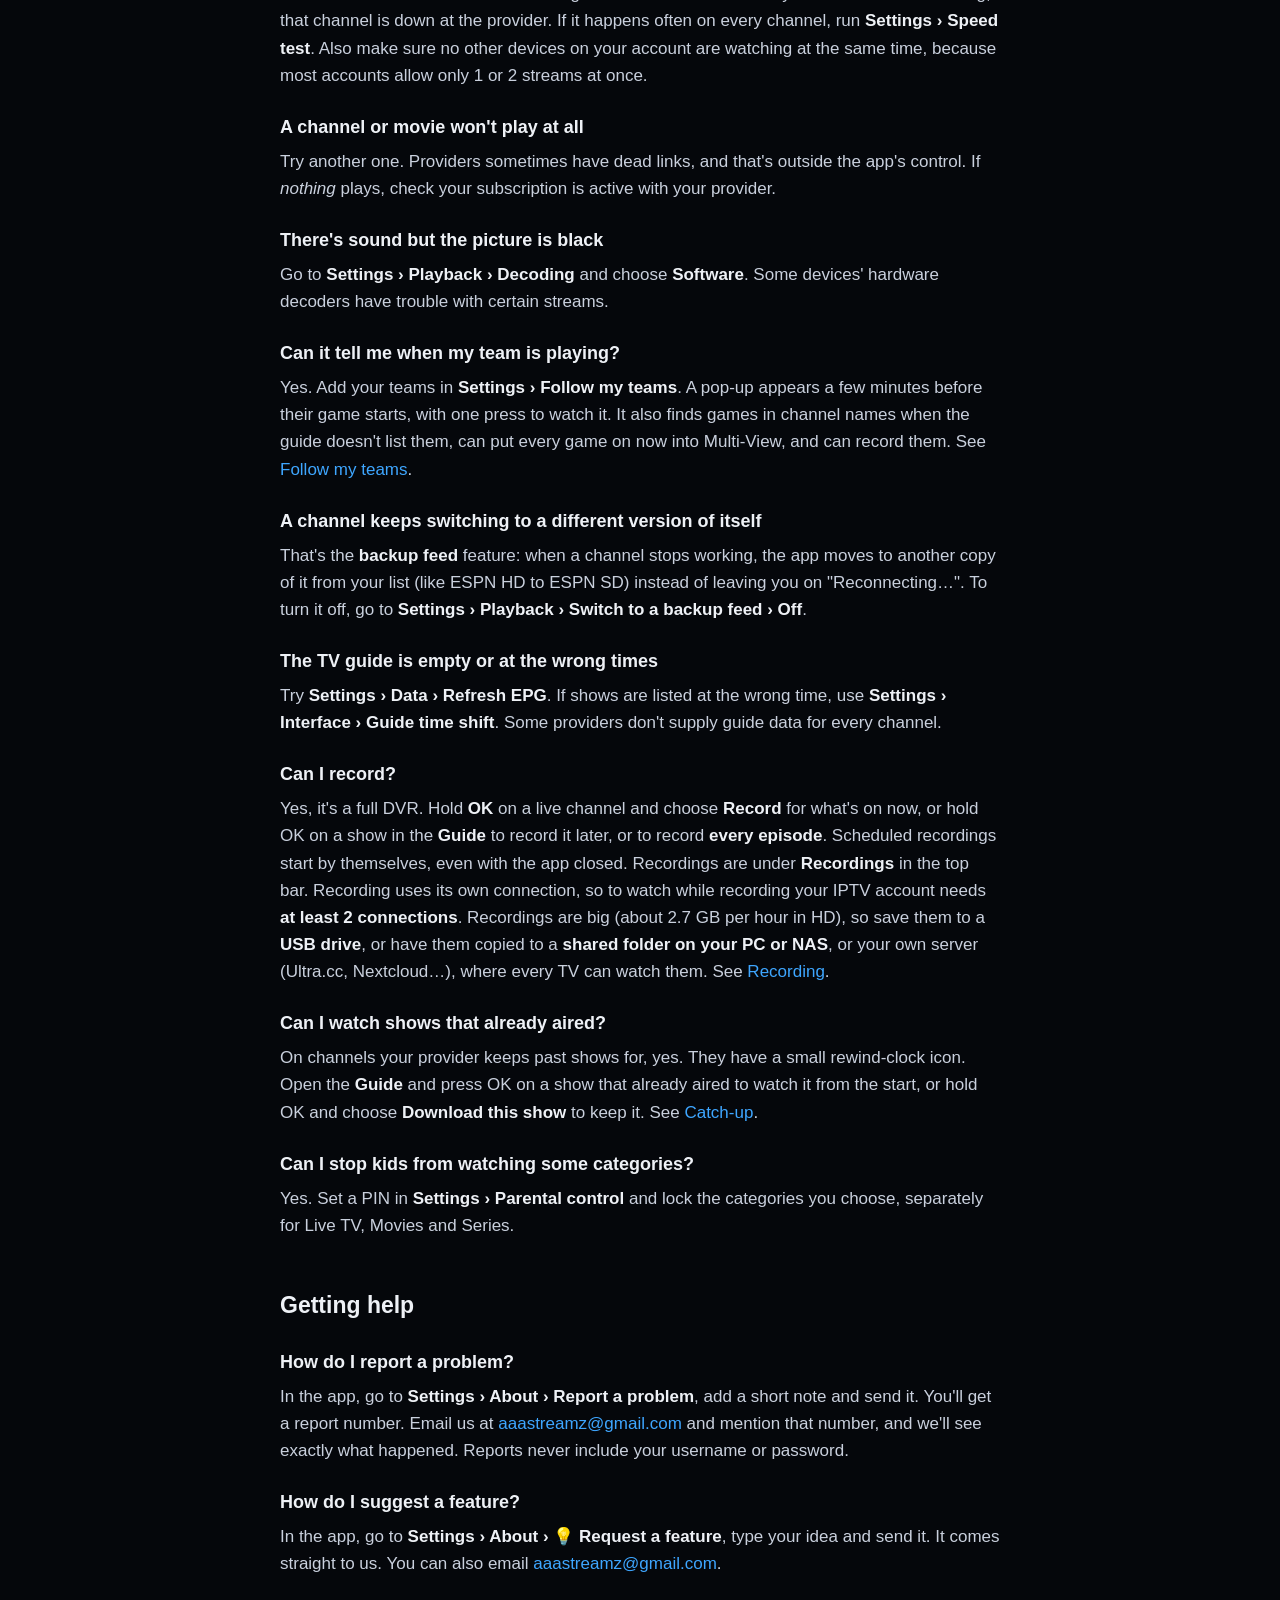
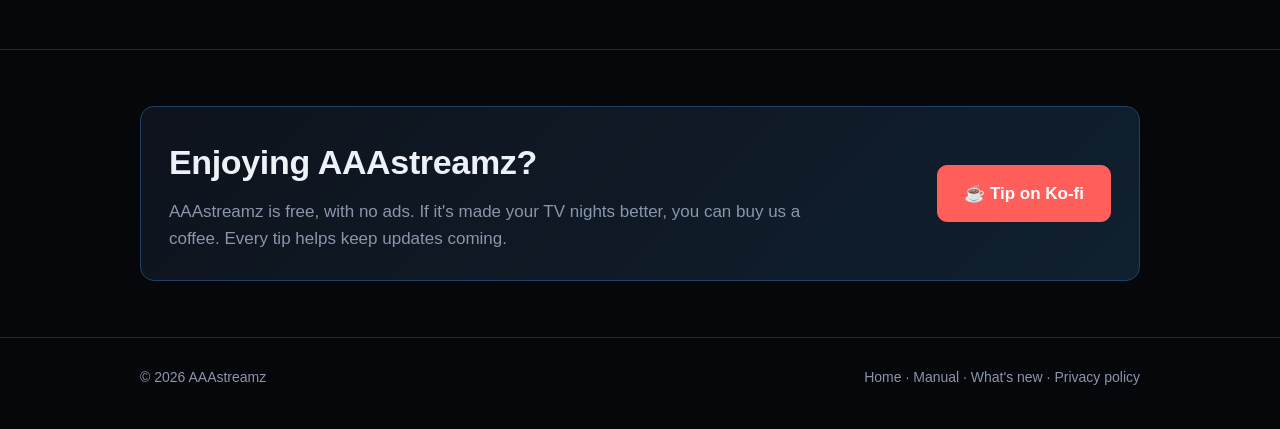
==== commit 2725c0fb: "Add Windows link to the menu" ====
--- a/faq.html
+++ b/faq.html
@@ -27,6 +27,7 @@
       <a class="brand" href="index.html"><img class="logo" src="img/icon-64.png" width="30" height="30" alt=""><span><span class="aaa">AAA</span>streamz</span></a>
       <nav class="nav">
         <a href="index.html#install">Install</a>
+        <a href="windows.html">Windows</a>
         <a href="guide.html">Manual</a>
         <a href="faq.html" aria-current="page">FAQ</a>
         <a href="releases.html">What's new</a>
